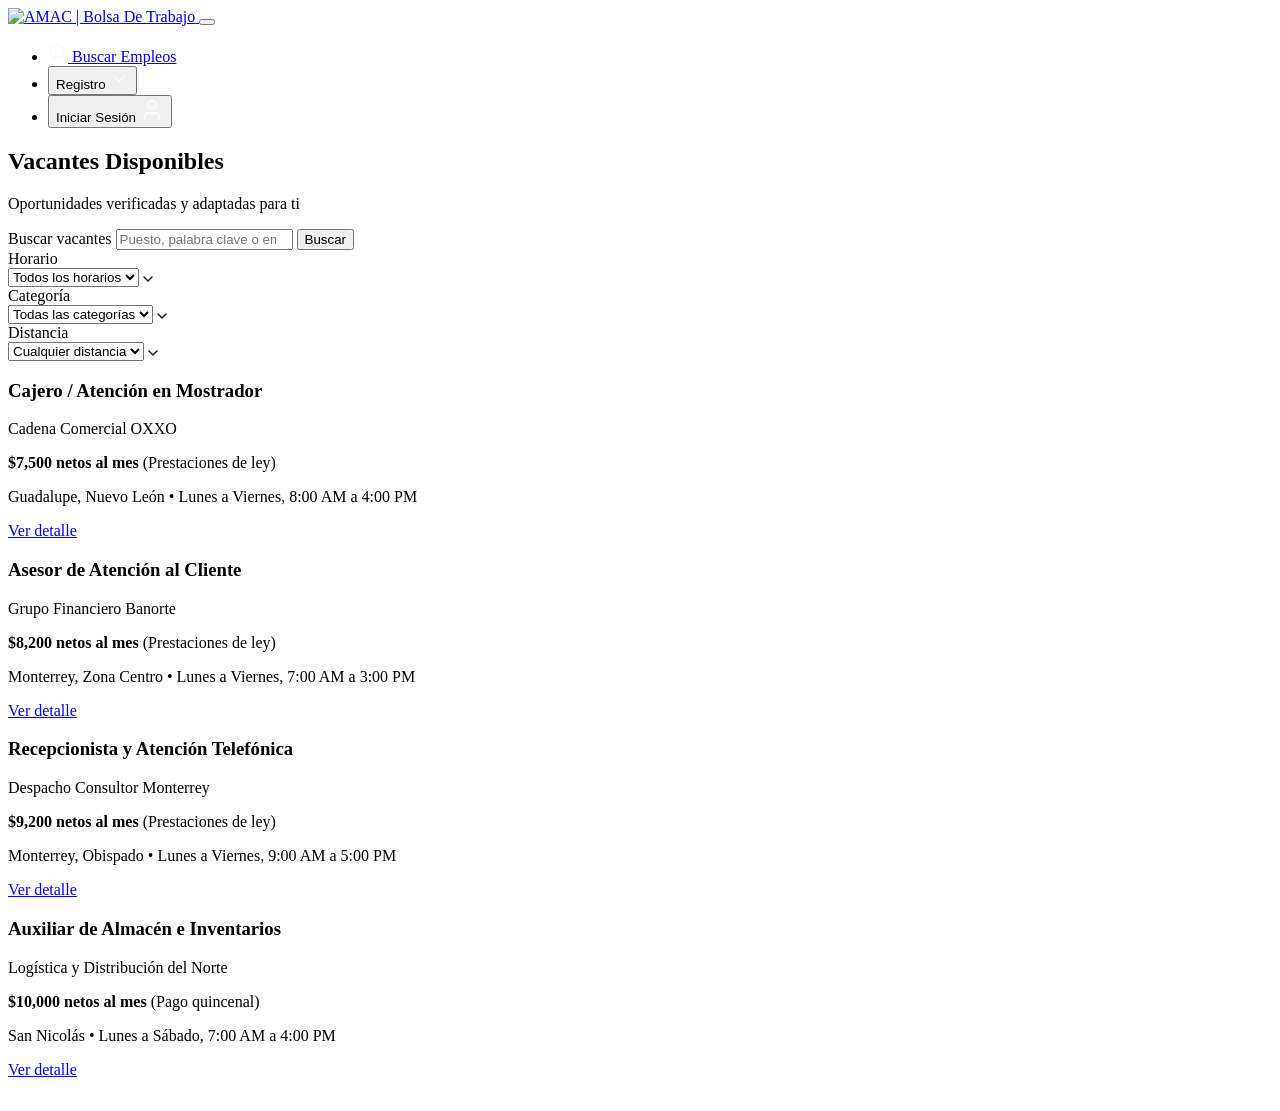
==== index.html @ 2122a430 "Conversión de Páginas de Figma a HTML: Se hizo la conversión de Figma a HTML vía plugins." ====
<!DOCTYPE html>
<html lang="es">
<head>
  <meta charset="UTF-8">
  <meta name="viewport" content="width=device-width, initial-scale=1.0">
  <title>AMAC | Bolsa De Trabajo – Vacantes Disponibles</title>
  <link rel="preconnect" href="https://fonts.googleapis.com">
  <link rel="preconnect" href="https://fonts.gstatic.com" crossorigin>
  <link href="https://fonts.googleapis.com/css2?family=Inter:wght@400;500;600;700;900&display=swap" rel="stylesheet">
</head>
<body>
  <header class="site-header">
    <div class="site-header__inner">
      <a class="site-header__brand" href="#">
        <img class="site-header__logo" src="assets/amac-logo.png" alt="AMAC | Bolsa De Trabajo" width="471" height="75">
      </a>

      <button class="site-header__toggle" type="button" aria-expanded="false" aria-controls="site-nav" aria-label="Abrir menú de navegación">
        <span class="site-header__toggle-bar"></span>
        <span class="site-header__toggle-bar"></span>
        <span class="site-header__toggle-bar"></span>
      </button>

      <nav class="site-nav" id="site-nav" aria-label="Navegación principal">
        <ul class="site-nav__list">
          <li class="site-nav__item">
            <a class="site-nav__link" href="#">
              <img class="site-nav__icon" alt="Ícono de búsqueda" width="20" height="20"
                   src="data:image/svg+xml,%3Csvg xmlns='http://www.w3.org/2000/svg' viewBox='0 0 24 24' fill='none' stroke='%23fafafa' stroke-width='2' stroke-linecap='round' stroke-linejoin='round'%3E%3Ccircle cx='11' cy='11' r='8'/%3E%3Cpath d='m21 21-4.3-4.3'/%3E%3C/svg%3E">
              Buscar Empleos
            </a>
          </li>
          <li class="site-nav__item">
            <button class="site-nav__link" type="button">
              Registro
              <img class="site-nav__icon" alt="Flecha desplegable" width="20" height="20"
                   src="data:image/svg+xml,%3Csvg xmlns='http://www.w3.org/2000/svg' viewBox='0 0 24 24' fill='none' stroke='%23fafafa' stroke-width='2' stroke-linecap='round' stroke-linejoin='round'%3E%3Cpath d='m6 9 6 6 6-6'/%3E%3C/svg%3E">
            </button>
          </li>
          <li class="site-nav__item">
            <button class="site-nav__link" type="button">
              Iniciar Sesión
              <img class="site-nav__icon site-nav__icon--user" alt="Ícono de usuario" width="24" height="24"
                   src="data:image/svg+xml,%3Csvg xmlns='http://www.w3.org/2000/svg' viewBox='0 0 24 24' fill='none' stroke='%23fafafa' stroke-width='2' stroke-linecap='round' stroke-linejoin='round'%3E%3Cpath d='M19 21v-2a4 4 0 0 0-4-4H9a4 4 0 0 0-4 4v2'/%3E%3Ccircle cx='12' cy='7' r='4'/%3E%3C/svg%3E">
            </button>
          </li>
        </ul>
      </nav>
    </div>
  </header>

  <main class="page">
    <section class="page-intro" aria-labelledby="page-title">
      <h1 class="page-intro__title" id="page-title">Vacantes Disponibles</h1>
      <p class="page-intro__subtitle">Oportunidades verificadas y adaptadas para ti</p>
    </section>

    <form class="search-panel" role="search" action="#" method="get">
      <div class="search-panel__row">
        <label class="search-panel__field">
          <span class="visually-hidden">Buscar vacantes</span>
          <input class="search-panel__input" type="search" name="q" placeholder="Puesto, palabra clave o empresa">
        </label>
        <button class="search-panel__submit" type="submit">Buscar</button>
      </div>

      <div class="search-panel__filters">
        <div class="filter">
          <label class="filter__label" for="filter-horario">Horario</label>
          <div class="filter__control">
            <select class="filter__select" id="filter-horario" name="horario">
              <option value="">Todos los horarios</option>
            </select>
            <img class="filter__icon" alt="Flecha del selector" width="10" height="6"
                 src="data:image/svg+xml,%3Csvg xmlns='http://www.w3.org/2000/svg' viewBox='0 0 10 6' fill='none' stroke='%231c2033' stroke-width='1.5' stroke-linecap='round' stroke-linejoin='round'%3E%3Cpath d='M1 1l4 4 4-4'/%3E%3C/svg%3E">
          </div>
        </div>

        <div class="filter">
          <label class="filter__label" for="filter-categoria">Categoría</label>
          <div class="filter__control">
            <select class="filter__select" id="filter-categoria" name="categoria">
              <option value="">Todas las categorías</option>
            </select>
            <img class="filter__icon" alt="Flecha del selector" width="10" height="6"
                 src="data:image/svg+xml,%3Csvg xmlns='http://www.w3.org/2000/svg' viewBox='0 0 10 6' fill='none' stroke='%231c2033' stroke-width='1.5' stroke-linecap='round' stroke-linejoin='round'%3E%3Cpath d='M1 1l4 4 4-4'/%3E%3C/svg%3E">
          </div>
        </div>

        <div class="filter">
          <label class="filter__label" for="filter-distancia">Distancia</label>
          <div class="filter__control">
            <select class="filter__select" id="filter-distancia" name="distancia">
              <option value="">Cualquier distancia</option>
            </select>
            <img class="filter__icon" alt="Flecha del selector" width="10" height="6"
                 src="data:image/svg+xml,%3Csvg xmlns='http://www.w3.org/2000/svg' viewBox='0 0 10 6' fill='none' stroke='%231c2033' stroke-width='1.5' stroke-linecap='round' stroke-linejoin='round'%3E%3Cpath d='M1 1l4 4 4-4'/%3E%3C/svg%3E">
          </div>
        </div>
      </div>
    </form>

    <section class="job-list" aria-label="Listado de vacantes">
      <article class="job-card">
        <div class="job-card__body">
          <h3 class="job-card__title">Cajero / Atención en Mostrador</h3>
          <p class="job-card__company">Cadena Comercial OXXO</p>
          <p class="job-card__salary"><span><strong class="job-card__salary-amount">$7,500 netos al mes</strong> (Prestaciones de ley)</span></p>
          <p class="job-card__meta">Guadalupe, Nuevo León • Lunes a Viernes, 8:00 AM a 4:00 PM</p>
        </div>
        <a class="job-card__action" href="#">Ver detalle</a>
      </article>

      <article class="job-card">
        <div class="job-card__body">
          <h3 class="job-card__title">Asesor de Atención al Cliente</h3>
          <p class="job-card__company">Grupo Financiero Banorte</p>
          <p class="job-card__salary"><span><strong class="job-card__salary-amount">$8,200 netos al mes</strong> (Prestaciones de ley)</span></p>
          <p class="job-card__meta">Monterrey, Zona Centro • Lunes a Viernes, 7:00 AM a 3:00 PM</p>
        </div>
        <a class="job-card__action" href="#">Ver detalle</a>
      </article>

      <article class="job-card job-card--offset">
        <div class="job-card__body">
          <h3 class="job-card__title">Recepcionista y Atención Telefónica</h3>
          <p class="job-card__company">Despacho Consultor Monterrey</p>
          <p class="job-card__salary"><span><strong class="job-card__salary-amount">$9,200 netos al mes</strong> (Prestaciones de ley)</span></p>
          <p class="job-card__meta">Monterrey, Obispado • Lunes a Viernes, 9:00 AM a 5:00 PM</p>
        </div>
        <a class="job-card__action" href="#">Ver detalle</a>
      </article>

      <article class="job-card">
        <div class="job-card__body">
          <h3 class="job-card__title">Auxiliar de Almacén e Inventarios</h3>
          <p class="job-card__company">Logística y Distribución del Norte</p>
          <p class="job-card__salary"><span><strong class="job-card__salary-amount">$10,000 netos al mes</strong> (Pago quincenal)</span></p>
          <p class="job-card__meta">San Nicolás • Lunes a Sábado, 7:00 AM a 4:00 PM</p>
        </div>
        <a class="job-card__action" href="#">Ver detalle</a>
      </article>
    </section>

    <a class="help-fab" href="tel:">
      <img class="help-fab__icon" alt="Ayuda / Llamar" width="20" height="20"
           src="data:image/svg+xml,%3Csvg xmlns='http://www.w3.org/2000/svg' viewBox='0 0 24 24' fill='none' stroke='%23ffffff' stroke-width='2' stroke-linecap='round' stroke-linejoin='round'%3E%3Cpath d='M22 16.92v3a2 2 0 0 1-2.18 2 19.79 19.79 0 0 1-8.63-3.07 19.5 19.5 0 0 1-6-6 19.79 19.79 0 0 1-3.07-8.67A2 2 0 0 1 4.11 2h3a2 2 0 0 1 2 1.72 12.84 12.84 0 0 0 .7 2.81 2 2 0 0 1-.45 2.11L8.09 9.91a16 16 0 0 0 6 6l1.27-1.27a2 2 0 0 1 2.11-.45 12.84 12.84 0 0 0 2.81.7A2 2 0 0 1 22 16.92z'/%3E%3C/svg%3E">
    </a>
  </main>

  <script>
    (function () {
      var toggle = document.querySelector('.site-header__toggle');
      var nav = document.getElementById('site-nav');
      var mq = window.matchMedia('(max-width: 1024px)');

      function setOpen(open) {
        toggle.setAttribute('aria-expanded', String(open));
        toggle.setAttribute('aria-label', open ? 'Cerrar menú de navegación' : 'Abrir menú de navegación');
        nav.classList.toggle('site-nav--open', open);
      }

      toggle.addEventListener('click', function () {
        setOpen(toggle.getAttribute('aria-expanded') !== 'true');
      });

      document.addEventListener('keydown', function (e) {
        if (e.key === 'Escape' && toggle.getAttribute('aria-expanded') === 'true') {
          setOpen(false);
          toggle.focus();
        }
      });

      mq.addEventListener('change', function (e) {
        if (!e.matches) setOpen(false);
      });
    })();
  </script>
</body>
</html>
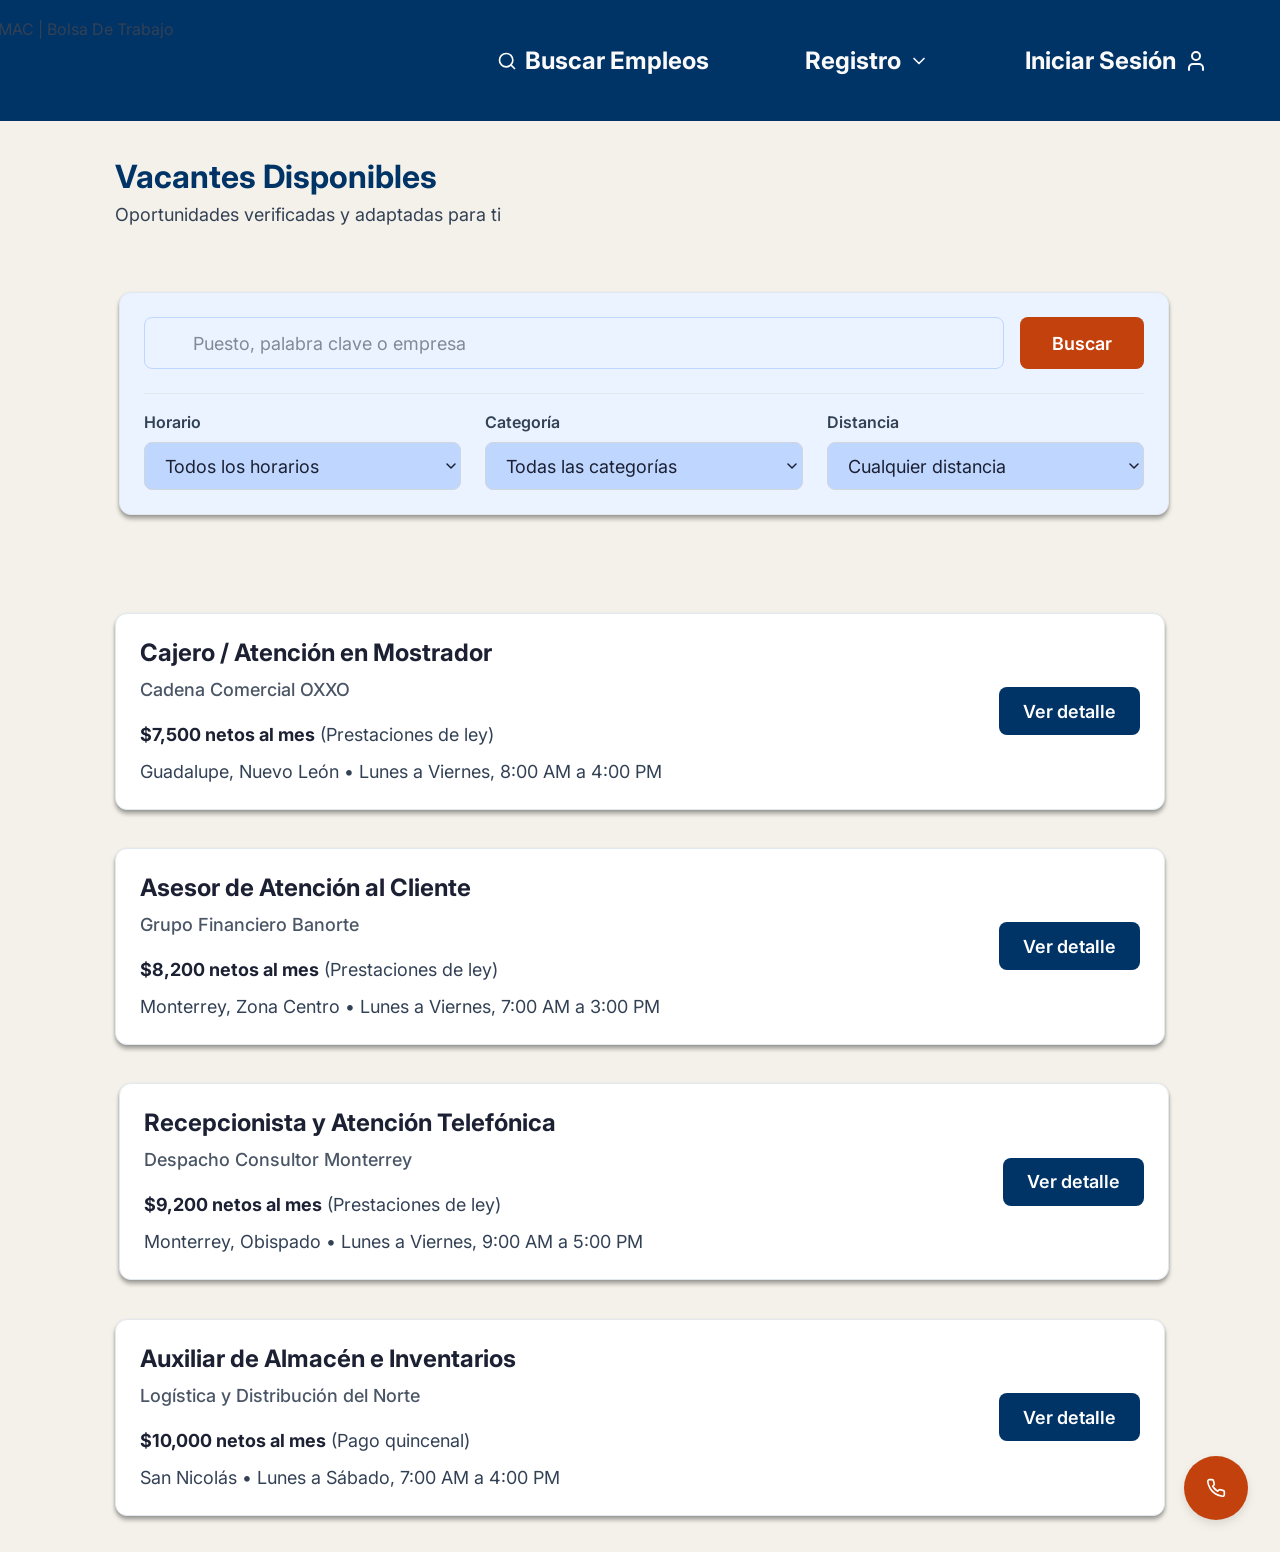
==== commit 05a30d8c: "Crea estructura css/ y migra design tokens a variables.css - Crea la carpeta css/ con la arquitectur" ====
--- a/index.html
+++ b/index.html
@@ -6,13 +6,20 @@
   <title>AMAC | Bolsa De Trabajo – Vacantes Disponibles</title>
   <link rel="preconnect" href="https://fonts.googleapis.com">
   <link rel="preconnect" href="https://fonts.gstatic.com" crossorigin>
-  <link href="https://fonts.googleapis.com/css2?family=Inter:wght@400;500;600;700;900&display=swap" rel="stylesheet">
+  <link rel="stylesheet" href="https://fonts.googleapis.com/css2?family=Inter:wght@400;500;600;700&amp;display=swap">
+
+  <!-- Hojas de estilo del proyecto -->
+  <link rel="stylesheet" href="css/variables.css">
+  <link rel="stylesheet" href="css/base.css">
+  <link rel="stylesheet" href="css/layout.css">
+  <link rel="stylesheet" href="css/componentes.css">
+  <link rel="stylesheet" href="css/styles.css">
 </head>
 <body>
   <header class="site-header">
     <div class="site-header__inner">
       <a class="site-header__brand" href="#">
-        <img class="site-header__logo" src="assets/amac-logo.png" alt="AMAC | Bolsa De Trabajo" width="471" height="75">
+        <img class="site-header__logo" src="img/amac-logo.png" alt="AMAC | Bolsa De Trabajo" width="471" height="75">
       </a>
 
       <button class="site-header__toggle" type="button" aria-expanded="false" aria-controls="site-nav" aria-label="Abrir menú de navegación">
--- a/css/variables.css
+++ b/css/variables.css
@@ -0,0 +1,206 @@
+/* ==========================================================================
+   AMAC | Bolsa de Trabajo - variables.css
+   Design tokens del prototipo de Figma, migrados desde styles.css.
+
+   Reglas de este archivo:
+   - Solo declara variables; no estiliza ningún elemento.
+
+   ========================================================================== */
+
+:root {
+  /* ------------------------------------------------------------------------
+     1. COLORES
+     ------------------------------------------------------------------------ */
+
+  /* Marca y acciones */
+  --color-primario: #003366;             /* header, títulos, botones de consulta. Blanco encima 12.6:1 */
+  --color-primario-oscuro: #002147;      /* hover / activo del primario */
+  --color-accion: #C2410C;               /* Buscar, Postularme, Llamar, Registrarme. Blanco encima 5.2:1 */
+  --color-accion-oscuro: #9A3412;        /* hover / activo de la acción */
+  --color-accion-suave: #FF6B52;         /* viñetas de requisitos. SOLO decorativo, nunca texto */
+  --color-exito: #166534;                /* Aceptar candidatura, "Entrevista". Blanco encima 7.1:1 */
+  --color-peligro: #991B1B;              /* Rechazar, "No seleccionado". Blanco encima 8.3:1 */
+
+  /* Fondos y superficies */
+  --color-fondo: #F4F1EA;                /* blanco hueso: fondo de todas las páginas */
+  --color-superficie: #FFFFFF;           /* tarjetas, formularios, tablas */
+  --color-superficie-alterna: #FAFAFA;   /* filas alternas de las tablas */
+  --color-panel: #EAF3FF;                /* panel del buscador y detalle de vacante */
+  --color-panel-info: #DCEBFF;           /* recuadro de ubicación / horario / salario */
+  --color-campo-select: #BFD7FF;         /* fondo de los <select> de filtros */
+  --color-subencabezado: #EAF0F6;        /* encabezado claro de la tabla de candidatos */
+  --color-aviso: #F8F9FA;                /* caja de aceptar términos */
+  --color-deshabilitado: #CED1D7;        /* botón deshabilitado (antes rgba(156,163,175,.5)) */
+
+  /* Texto */
+  --color-texto-titulo: #111827;         /* 14.7:1 sobre panel info */
+  --color-texto-fuerte: #1C2033;         /* títulos de tarjeta, labels, sueldo */
+  --color-texto: #334155;                /* texto normal. 9.2:1 sobre fondo hueso */
+  --color-texto-suave: #4A5565;          /* subtítulos y empresa. 6.7:1 sobre fondo hueso */
+  --color-texto-celda: #4B5563;          /* celdas de tabla. 7.2:1 sobre fila alterna */
+  --color-texto-inverso: #FAFAFA;        /* texto sobre azul marino o naranja */
+  --color-texto-placeholder: #6B7280;    /* CAMBIO vs Figma: #94A3B8 daba 2.6:1. Ahora 4.8:1 */
+
+  /* Bordes */
+  --color-borde: #E2E8F0;                /* bordes decorativos de tarjetas y filas */
+  --color-borde-campo: #64748B;          /* CAMBIO vs Figma: #CBD5E1 daba 1.5:1. Un campo
+                                            debe distinguirse con ≥ 3:1 (WCAG 1.4.11). Ahora 4.8:1 */
+  --color-borde-suave: #BFD7FF;          /* separadores dentro del panel azul */
+  --color-borde-oscuro: rgb(250 250 250 / 0.15); /* separadores del menú móvil */
+
+  /* Etiquetas de estatus (una sola paleta para candidato y empresa). */
+  --estatus-revision-texto: #9A3412;     /* "En revisión", "Abierta", etiqueta "Tiempo completo" */
+  --estatus-revision-fondo: #FFEDD5;
+  --estatus-exito-texto: #166534;        /* "Entrevista agendada", "Entrevistas" */
+  --estatus-exito-fondo: #DCFCE7;
+  --estatus-error-texto: #991B1B;        /* "No seleccionado", "Cerrada" */
+  --estatus-error-fondo: #FEE2E2;
+
+  /* Foco del teclado */
+  --color-foco: #C2410C;                 /* sobre fondos claros: 4.6:1 en panel, 3.6:1 en select */
+  --color-foco-sobre-oscuro: #FDBA74;    /* sobre el header azul marino: 7.5:1 */
+
+  /* ------------------------------------------------------------------------
+     2. TIPOGRAFÍA
+     ------------------------------------------------------------------------ */
+  --fuente-base: "Inter", system-ui, -apple-system, "Segoe UI", Roboto, sans-serif;
+
+  --texto-sm: 1rem;          /* 16 px · etiquetas de filtros (Figma), ayudas cortas, pie */
+  --texto-base: 1.125rem;    /* 18 px · párrafos, campos, botones, celdas */
+  --texto-md: 1.125rem;      /* 18 → 20 px · botones grandes (Postularme, Completar registro) */
+  --texto-lg: 1.125rem;      /* 18 → 22 px · nombre de empresa en el detalle */
+  --texto-xl: 1.25rem;       /* 20 → 24 px · títulos de tarjeta y menú principal */
+  --texto-2xl: 1.375rem;     /* 22 → 26 px · títulos de sección (h2) */
+  --texto-3xl: 1.625rem;     /* 26 → 32 px · h1 y cifras de las estadísticas */
+  --texto-4xl: 1.75rem;      /* 28 → 36 px · h1 del detalle de vacante */
+
+  --peso-regular: 400;
+  --peso-medio: 500;
+  --peso-seminegrita: 600;
+  --peso-negrita: 700;
+
+  /* Interlineados sin unidad: escalan con el tamaño del texto */
+  --interlineado-titulos: 1.25;
+  --interlineado-compacto: 1.35;   /* botones, etiquetas, celdas */
+  --interlineado-base: 1.5;        /* párrafos (WCAG 1.4.12 pide ≥ 1.5) */
+  --interlineado-amplio: 1.65;     /* textos largos del detalle */
+
+  /* ------------------------------------------------------------------------
+     3. ESPACIADOS
+     ------------------------------------------------------------------------ */
+  --espacio-1: 0.25rem;    /*  4 px */
+  --espacio-2: 0.5rem;     /*  8 px */
+  --espacio-3: 0.75rem;    /* 12 px */
+  --espacio-4: 1rem;       /* 16 px */
+  --espacio-5: 1.25rem;    /* 20 px */
+  --espacio-6: 1.5rem;     /* 24 px */
+  --espacio-7: 1.75rem;    /* 28 px */
+  --espacio-8: 2rem;       /* 32 px */
+  --espacio-10: 2.5rem;    /* 40 px */
+  --espacio-12: 3rem;      /* 48 px */
+  --espacio-16: 4rem;      /* 64 px */
+  --espacio-24: 6rem;      /* 96 px */
+
+  /* ------------------------------------------------------------------------
+     4. LAYOUT
+     ------------------------------------------------------------------------ */
+  --ancho-pagina: 90rem;          /* 1440 px */
+  --ancho-contenido: 75.625rem;   /* 1210 px */
+  --ancho-formulario: 37.5rem;    /* 600 px  */
+  --margen-pagina: 1rem;          /* margen lateral */
+
+  --alto-encabezado: 5rem;        /* 80 px */
+  --ancho-logo: 12.5rem;          /* 200 px */
+
+  /* ------------------------------------------------------------------------
+     5. ÁREAS TÁCTILES Y TAMAÑOS DE CONTROLES
+     ------------------------------------------------------------------------ */
+  --tactil-min: 2.75rem;          /* 44 px */
+  --alto-boton: 3rem;             /* 48 px */
+  --alto-campo: 3.25rem;          /* 52 px */
+  --alto-textarea: 9.625rem;      /* 154 px */
+  --tamano-casilla: 1.5rem;       /* 24 px */
+  --tamano-icono: 1.25rem;        /* 20 px */
+  --tamano-icono-lg: 1.5rem;      /* 24 px */
+  --tamano-fab: 4rem;             /* 64 px */
+  --separacion-tactil: 0.5rem;    /* espacio mínimo entre dos elementos tocables */
+
+  /* ------------------------------------------------------------------------
+     6. FORMA
+     ------------------------------------------------------------------------ */
+  --radio-sm: 0.25rem;            /*  4 px */
+  --radio-md: 0.5rem;             /*  8 px */
+  --radio-lg: 0.75rem;            /* 12 px */
+  --radio-pildora: 999px;         /* etiquetas de estatus */
+  --radio-circulo: 50%;           /* botón flotante */
+
+  --grosor-borde: 1px;            
+  --grosor-foco: 3px;
+  --separacion-foco: 2px;
+
+  /* ------------------------------------------------------------------------
+     7. SOMBRAS 
+     ------------------------------------------------------------------------ */
+  --sombra-tarjeta:
+    0 4px 2px rgb(0 0 0 / 0.25),
+    0 1px 1.5px rgb(0 0 0 / 0.1),
+    0 1px 1px rgb(0 0 0 / 0.1);
+  --sombra-estadistica: 0 1px 1.5px rgb(0 0 0 / 0.1);
+  --sombra-tabla:
+    0 4px 4px rgb(0 0 0 / 0.25),
+    0 1px 3px rgb(0 0 0 / 0.1),
+    0 1px 2px -1px rgb(0 0 0 / 0.1);
+  --sombra-fab: 0 4px 4px rgb(0 0 0 / 0.1), 0 2px 8px rgb(0 0 0 / 0.2);
+  --sombra-boton-primario: 0 4px 6px rgb(0 51 102 / 0.25);
+  --sombra-boton-accion: 0 4px 6px rgb(255 107 82 / 0.25);
+
+  /* ------------------------------------------------------------------------
+     8. MOVIMIENTO Y CAPAS
+     ------------------------------------------------------------------------ */
+  --transicion: 150ms ease-in-out;
+  --transicion-menu: 300ms ease;
+
+  --z-encabezado: 10;
+  --z-menu: 20;
+  --z-fab: 30;
+  --z-modal: 40;        
+}
+
+/* --------------------------------------------------------------------------
+   Tablet: 768 px en adelante
+   -------------------------------------------------------------------------- */
+@media (min-width: 48em) {
+  :root {
+    --texto-md: 1.25rem;       /* 20 px */
+    --texto-lg: 1.375rem;      /* 22 px */
+    --texto-xl: 1.5rem;        /* 24 px */
+    --texto-2xl: 1.625rem;     /* 26 px */
+    --texto-3xl: 2rem;         /* 32 px */
+    --texto-4xl: 2.25rem;      /* 36 px */
+
+    --margen-pagina: 1.5rem;   /* 24 px */
+    --alto-encabezado: 6rem;   /* 96 px */
+    --ancho-logo: 23.5625rem;  /* 377 px */
+  }
+}
+
+/* --------------------------------------------------------------------------
+   Escritorio: 1024 px en adelante
+   -------------------------------------------------------------------------- */
+@media (min-width: 64em) {
+  :root {
+    --margen-pagina: 2rem;              /* 32 px */
+    --alto-encabezado: 7.5625rem;       /* 121 px */
+    --ancho-logo: 29.4375rem;           /* 471 px */
+  }
+}
+
+/* --------------------------------------------------------------------------
+   Preferencias del sistema operativo
+   -------------------------------------------------------------------------- */
+@media (prefers-reduced-motion: reduce) {
+  :root {
+    --transicion: 0ms;
+    --transicion-menu: 0ms;
+  }
+}
--- a/css/base.css
+++ b/css/base.css
@@ -0,0 +1,5 @@
+/* ==========================================================================
+   AMAC | Bolsa de Trabajo · base.css
+   Reset, estilos de elementos HTML,
+   foco visible y clases utilitarias de accesibilidad.
+   ========================================================================== */
--- a/css/layout.css
+++ b/css/layout.css
@@ -0,0 +1,5 @@
+/* ==========================================================================
+   AMAC | Bolsa de Trabajo - layout.css
+   Estructura de la página: contenedor, encabezado y navegación, pie de
+   página, botón flotante de ayuda y grids.
+   ========================================================================== */
--- a/css/componentes.css
+++ b/css/componentes.css
@@ -0,0 +1,6 @@
+/* ==========================================================================
+   AMAC | Bolsa de Trabajo - componentes.css
+   Piezas reutilizables:
+   Botones, etiquetas de estatus, estadísticas, campos de formulario,
+   tarjetas de vacante, tablas, avisos.
+   ========================================================================== */
--- a/css/styles.css
+++ b/css/styles.css
@@ -0,0 +1,1976 @@
+/* ==========================================================================
+   AMAC | Bolsa De Trabajo — Global stylesheet
+   One file for every page. Structure:
+     1. Design tokens
+     2. Base / reset
+     3. Layout (page + page modifiers)
+     4. Site header & navigation
+     5. Shared components (buttons, tags, status badges, stats, help links, FAB)
+     6. Page components
+        6.1 Vacancy listing   (index.html)
+        6.2 Vacancy detail    (vacante.html)
+        6.3 Auth forms        (login.html, registro-candidato.html)
+        6.4 Applications      (mis-solicitudes.html)
+        6.5 Company panel     (empresa-vacantes.html)
+     7. Tablet  (max-width: 1024px)
+     8. Mobile  (max-width: 768px)
+     9. Reduced motion
+   ========================================================================== */
+
+/* ==========================================================================
+   1. Design tokens
+   ========================================================================== */
+:root {
+  /* ---- Brand colors ---- */
+  --color-primary: #003366;
+  --color-accent: #c2410c;
+  --color-accent-soft: #ff6b52;
+  --color-success: #166534;
+  --color-danger: #991b1b;
+
+  /* ---- Surfaces ---- */
+  --color-page-bg: #f4f1ea;
+  --color-white: #ffffff;
+  --color-on-primary: #fafafa;
+  --color-row-alt: #fafafa;
+  --color-panel-bg: #eaf3ff;
+  --color-info-bg: #dcebff;
+  --color-select-bg: #bfd7ff;
+  --color-subhead-bg: #eaf0f6;
+  --color-notice-bg: #f8f9fa;
+  --color-disabled-bg: rgba(156, 163, 175, 0.5);
+
+  /* ---- Text ---- */
+  --color-text-heading: #111827;
+  --color-text-strong: #1c2033;
+  --color-text-body: #334155;
+  --color-text-muted: #4a5565;
+  --color-text-cell: #4b5563;
+  --color-placeholder: #94a3b8;
+  --color-placeholder-strong: #6b7280;
+  --color-placeholder-search: rgba(28, 32, 51, 0.5);
+
+  /* ---- Borders ---- */
+  --color-border: #e2e8f0;
+  --color-border-input: #cbd5e1;
+  --color-border-select: #d1d5dc;
+  --color-border-soft: #bfd7ff;
+
+  /* ---- Status palettes ---- */
+  --tag-bg: #ffedd5;
+  --tag-fg: #9a3412;
+  /* Candidate view (Mis Solicitudes) */
+  --status-review-bg: #ffedd5;
+  --status-review-fg: #9a3412;
+  --status-interview-bg: #dcfce7;
+  --status-interview-fg: #166534;
+  --status-rejected-bg: #fee2e2;
+  --status-rejected-fg: #991b1b;
+  /* Company view (Panel de vacantes) */
+  --status-warning-bg: #fff0df;
+  --status-warning-fg: #9a3412;
+  --status-success-bg: #e8f3eb;
+  --status-success-fg: #166534;
+  --status-danger-bg: #fbeaea;
+  --status-danger-fg: #991b1b;
+
+  /* ---- Typography ---- */
+  --font-family: "Inter", system-ui, -apple-system, "Segoe UI", Roboto, sans-serif;
+
+  --fs-13: 13px;
+  --fs-16: 16px;
+  --fs-18: 18px;
+  --fs-20: 20px;
+  --fs-22: 22px;
+  --fs-24: 24px;
+  --fs-26: 26px;
+  --fs-32: 32px;
+  --fs-36: 36px;
+
+  --lh-18: 18px;
+  --lh-20: 20px;
+  --lh-21: 21px;
+  --lh-22: 22px;
+  --lh-24: 24px;
+  --lh-26: 26px;
+  --lh-27: 27px;
+  --lh-28: 28px;
+  --lh-30: 30px;
+  --lh-32: 32px;
+  --lh-34: 34px;
+  --lh-40: 40px;
+  --lh-44: 44px;
+
+  --fw-regular: 400;
+  --fw-medium: 500;
+  --fw-semibold: 600;
+  --fw-bold: 700;
+
+  /* ---- Spacing ---- */
+  --space-3: 3px;
+  --space-4: 4px;
+  --space-6: 6px;
+  --space-8: 8px;
+  --space-10: 10px;
+  --space-12: 12px;
+  --space-14: 14px;
+  --space-16: 16px;
+  --space-20: 20px;
+  --space-24: 24px;
+  --space-28: 28px;
+  --space-32: 32px;
+  --space-40: 40px;
+  --space-48: 48px;
+  --space-64: 64px;
+  --space-96: 96px;
+
+  /* ---- Layout ---- */
+  --page-max: 1440px;
+  --content-max: 1210px;
+  --auth-max: 600px;
+  --header-height: 121px;
+  --header-pad-right: 72px;
+  --nav-pad-inline: 24px;
+
+  /* ---- Shape ---- */
+  --radius-4: 4px;
+  --radius-8: 8px;
+  --radius-12: 12px;
+  --radius-fab: 32px;
+  --radius-pill: 99px;
+  --border-hairline: 0.8px;
+  --border-checkbox: 1.5px;
+
+  /* ---- Effects ---- */
+  --shadow-card:
+    drop-shadow(0 4px 2px rgba(0, 0, 0, 0.25))
+    drop-shadow(0 1px 1.5px rgba(0, 0, 0, 0.1))
+    drop-shadow(0 1px 1px rgba(0, 0, 0, 0.1));
+  --shadow-stat: drop-shadow(0 1px 1.5px rgba(0, 0, 0, 0.1));
+  --shadow-table:
+    0 4px 4px 0 rgba(0, 0, 0, 0.25),
+    0 1px 3px 0 rgba(0, 0, 0, 0.1),
+    0 1px 2px -1px rgba(0, 0, 0, 0.1);
+  --shadow-fab: drop-shadow(0 4px 4px rgba(0, 0, 0, 0.1));
+  --shadow-cta-primary: drop-shadow(0 4px 6px rgba(0, 51, 102, 0.25));
+  --shadow-cta-accent: drop-shadow(0 4px 6px rgba(255, 107, 82, 0.25));
+
+  /* ---- Motion ---- */
+  --transition-menu: 300ms ease;
+}
+
+/* ==========================================================================
+   2. Base / reset
+   ========================================================================== */
+*,
+*::before,
+*::after {
+  box-sizing: border-box;
+}
+
+html {
+  -webkit-text-size-adjust: 100%;
+}
+
+body {
+  margin: 0;
+  min-height: 100vh;
+  font-family: var(--font-family);
+  color: var(--color-text-body);
+  background-color: var(--color-page-bg);
+  -webkit-font-smoothing: antialiased;
+  -moz-osx-font-smoothing: grayscale;
+}
+
+img {
+  display: block;
+  max-width: 100%;
+}
+
+h1,
+h2,
+h3,
+h4,
+p,
+ul,
+ol,
+dl,
+dd,
+figure {
+  margin: 0;
+  padding: 0;
+}
+
+ul,
+ol {
+  list-style: none;
+}
+
+a {
+  color: inherit;
+  text-decoration: none;
+}
+
+button,
+input,
+select,
+textarea {
+  font: inherit;
+  color: inherit;
+}
+
+button {
+  background: none;
+  border: 0;
+  padding: 0;
+  cursor: pointer;
+}
+
+:focus-visible {
+  outline: 2px solid var(--color-accent);
+  outline-offset: 2px;
+}
+
+.visually-hidden {
+  position: absolute;
+  width: 1px;
+  height: 1px;
+  margin: -1px;
+  padding: 0;
+  overflow: hidden;
+  clip: rect(0 0 0 0);
+  white-space: nowrap;
+  border: 0;
+}
+
+/* ==========================================================================
+   3. Layout
+   Each page sets its own spacing through a modifier on <main class="page">.
+   ========================================================================== */
+.page {
+  --page-pt: 36px;
+  --page-px: 115px;
+  --page-pb: 36px;
+  --fab-right: 32px;
+  --fab-bottom: 32px;
+
+  position: relative;
+  max-width: var(--page-max);
+  min-height: calc(100vh - var(--header-height));
+  margin: 0 auto;
+  padding: var(--page-pt) var(--page-px) var(--page-pb);
+}
+
+.page__content {
+  max-width: var(--content-max);
+  margin: 0 auto;
+}
+
+/* index.html */
+.page--listing {
+  --page-pt: 61px;
+  --page-px: 32px;
+  --page-pb: 125.4px;
+  --fab-right: 32px;
+  --fab-bottom: 32px;
+}
+
+/* vacante.html */
+.page--detail {
+  --page-pt: 62px;
+  --page-px: 115px;
+  --page-pb: 89px;
+}
+
+/* login.html */
+.page--login {
+  --page-pt: 60px;
+  --page-px: 24px;
+  --page-pb: 120px;
+  --fab-right: 20px;
+  --fab-bottom: 25px;
+}
+
+/* registro-candidato.html */
+.page--register {
+  --page-pt: 36px;
+  --page-px: 24px;
+  --page-pb: 26px;
+  --fab-right: 12px;
+  --fab-bottom: 16px;
+}
+
+/* mis-solicitudes.html */
+.page--applications {
+  --page-pt: 36px;
+  --page-px: 115px;
+  --page-pb: 138px;
+  --fab-right: 19px;
+  --fab-bottom: 17px;
+}
+
+/* empresa-vacantes.html */
+.page--company {
+  --page-pt: 36px;
+  --page-px: 115px;
+  --page-pb: 36px;
+}
+
+/* Page intro (title + subtitle) */
+.page-intro {
+  display: flex;
+  flex-direction: column;
+  gap: var(--space-4);
+}
+
+.page-intro__title {
+  font-size: var(--fs-32);
+  font-weight: var(--fw-bold);
+  line-height: var(--lh-40);
+  color: var(--color-primary);
+}
+
+.page-intro__subtitle {
+  font-size: var(--fs-18);
+  font-weight: var(--fw-regular);
+  line-height: var(--lh-27);
+  color: var(--color-text-body);
+}
+
+.page-intro--listing {
+  gap: 0;
+  margin-left: 4px;
+}
+
+.page-intro--listing .page-intro__title {
+  min-height: 37px;
+  line-height: var(--lh-28);
+}
+
+/* ==========================================================================
+   4. Site header & navigation
+   ========================================================================== */
+.site-header {
+  position: relative;
+  z-index: 10;
+  background-color: var(--color-primary);
+}
+
+.site-header__inner {
+  position: relative;
+  display: flex;
+  align-items: center;
+  justify-content: space-between;
+  max-width: var(--page-max);
+  height: var(--header-height);
+  margin: 0 auto;
+  padding-right: var(--header-pad-right);
+  overflow: hidden;
+}
+
+.site-header__brand {
+  flex-shrink: 0;
+  display: block;
+  margin-left: -29px;
+  margin-top: -8px; /* logo box: top 19px, height 75px inside the 121px header */
+}
+
+.site-header__logo {
+  width: 471px;
+  height: 75px;
+  object-fit: cover;
+}
+
+.site-header__toggle {
+  display: none;
+  flex-direction: column;
+  justify-content: center;
+  align-items: center;
+  gap: 6px;
+  width: 48px;
+  height: 48px;
+  border-radius: var(--radius-8);
+}
+
+.site-header__toggle-bar {
+  display: block;
+  width: 28px;
+  height: 3px;
+  border-radius: 2px;
+  background-color: var(--color-on-primary);
+  transition: transform var(--transition-menu), opacity var(--transition-menu);
+}
+
+.site-header__toggle[aria-expanded="true"] .site-header__toggle-bar:nth-child(1) {
+  transform: translateY(9px) rotate(45deg);
+}
+
+.site-header__toggle[aria-expanded="true"] .site-header__toggle-bar:nth-child(2) {
+  opacity: 0;
+}
+
+.site-header__toggle[aria-expanded="true"] .site-header__toggle-bar:nth-child(3) {
+  transform: translateY(-9px) rotate(-45deg);
+}
+
+.site-nav__list {
+  display: flex;
+  align-items: center;
+  gap: var(--space-96);
+}
+
+.site-nav__link {
+  display: flex;
+  align-items: center;
+  gap: var(--space-8);
+  font-size: var(--fs-24);
+  font-weight: var(--fw-bold);
+  line-height: var(--lh-28);
+  color: var(--color-on-primary);
+  white-space: nowrap;
+  text-align: left;
+}
+
+.site-nav__icon {
+  flex-shrink: 0;
+  width: 20px;
+  height: 20px;
+}
+
+.site-nav__icon--user {
+  width: 24px;
+  height: 24px;
+}
+
+/* ==========================================================================
+   5. Shared components
+   ========================================================================== */
+
+/* ---- Button (small, used in tables) ---- */
+.btn {
+  display: inline-flex;
+  align-items: center;
+  justify-content: center;
+  padding: var(--space-10) var(--space-20);
+  font-size: var(--fs-18);
+  font-weight: var(--fw-semibold);
+  line-height: var(--lh-22);
+  color: var(--color-white);
+  white-space: nowrap;
+  background-color: var(--color-primary);
+  border-radius: var(--radius-8);
+}
+
+.btn--disabled {
+  color: var(--color-text-cell);
+  background-color: var(--color-disabled-bg);
+  cursor: not-allowed;
+}
+
+/* ---- Tag ---- */
+.tag {
+  display: inline-flex;
+  padding: var(--space-3) var(--space-10);
+  font-size: var(--fs-18);
+  font-weight: var(--fw-medium);
+  line-height: var(--lh-18);
+  color: var(--tag-fg);
+  white-space: nowrap;
+  background-color: var(--tag-bg);
+  border-radius: var(--radius-pill);
+}
+
+/* ---- Status badge ---- */
+.status {
+  display: flex;
+  padding: var(--space-6) var(--space-14);
+  font-size: var(--fs-18);
+  font-weight: var(--fw-semibold);
+  line-height: var(--lh-20);
+  white-space: nowrap;
+  border-radius: var(--radius-pill);
+}
+
+.status--review    { color: var(--status-review-fg);    background-color: var(--status-review-bg); }
+.status--interview { color: var(--status-interview-fg); background-color: var(--status-interview-bg); }
+.status--rejected  { color: var(--status-rejected-fg);  background-color: var(--status-rejected-bg); }
+.status--warning   { color: var(--status-warning-fg);   background-color: var(--status-warning-bg); }
+.status--success   { color: var(--status-success-fg);   background-color: var(--status-success-bg); }
+.status--danger    { color: var(--status-danger-fg);    background-color: var(--status-danger-bg); }
+
+/* ---- Stats ---- */
+.stats {
+  display: flex;
+  flex-wrap: wrap;
+  gap: var(--space-20);
+  margin-top: 7px;
+}
+
+.stat {
+  display: flex;
+  flex-direction: column;
+  gap: var(--space-4);
+  width: 210px;
+  padding: calc(var(--space-20) - var(--border-hairline)); /* Figma inside stroke */
+  background-color: var(--color-white);
+  border: var(--border-hairline) solid var(--color-border);
+  border-radius: var(--radius-12);
+  filter: var(--shadow-stat);
+}
+
+.stat--medium {
+  width: 228px;
+}
+
+.stat--wide {
+  width: 256px;
+}
+
+.stat__value {
+  font-size: var(--fs-32);
+  font-weight: var(--fw-bold);
+  line-height: var(--lh-40);
+  color: var(--color-primary);
+}
+
+.stat__value--accent  { color: var(--color-accent); }
+.stat__value--success { color: var(--color-success); }
+.stat__value--danger  { color: var(--color-danger); }
+
+.stat__label {
+  font-size: var(--fs-18);
+  font-weight: var(--fw-regular);
+  line-height: var(--lh-22);
+  color: var(--color-text-muted);
+  white-space: nowrap;
+}
+
+/* ---- Help link ("¿Necesitas ayuda? Contáctanos") ---- */
+.help-link {
+  display: flex;
+  align-items: center;
+  justify-content: center;
+  flex-wrap: wrap;
+  gap: var(--space-8);
+  width: 100%;
+  padding: var(--space-16);
+  font-size: var(--fs-18);
+  line-height: var(--lh-24);
+}
+
+.help-link__icon {
+  flex-shrink: 0;
+  width: 18px;
+  height: 18px;
+}
+
+.help-link__text {
+  font-weight: var(--fw-medium);
+  color: var(--color-text-muted);
+}
+
+.help-link__action {
+  font-weight: var(--fw-bold);
+  color: var(--color-primary);
+}
+
+/* ---- Floating help button ---- */
+.help-fab {
+  position: absolute;
+  right: var(--fab-right);
+  bottom: var(--fab-bottom);
+  display: flex;
+  align-items: center;
+  justify-content: center;
+  width: 64px;
+  height: 64px;
+  background-color: var(--color-accent);
+  border-radius: var(--radius-fab);
+  filter: var(--shadow-fab);
+}
+
+.help-fab__icon {
+  width: 20px;
+  height: 20px;
+}
+
+/* ==========================================================================
+   6.1 Vacancy listing (index.html)
+   ========================================================================== */
+
+/* ---- Search panel ---- */
+.search-panel {
+  display: flex;
+  flex-direction: column;
+  gap: var(--space-24);
+  margin: var(--space-64) -4px 0 4px;
+  padding: var(--space-24);
+  background-color: var(--color-panel-bg);
+  border: var(--border-hairline) solid var(--color-border);
+  border-radius: var(--radius-12);
+  filter: var(--shadow-card);
+}
+
+.search-panel__row {
+  display: flex;
+  align-items: flex-start;
+  gap: var(--space-16);
+}
+
+.search-panel__field {
+  position: relative;
+  flex: 1 1 0;
+  min-width: 0;
+}
+
+.search-panel__input {
+  display: block;
+  width: 100%;
+  height: 52px;
+  padding: 0 var(--space-16) 0 var(--space-48);
+  font-size: var(--fs-18);
+  font-weight: var(--fw-regular);
+  line-height: normal;
+  color: var(--color-text-strong);
+  background-color: transparent;
+  border: var(--border-hairline) solid var(--color-border-soft);
+  border-radius: var(--radius-8);
+  appearance: none;
+}
+
+.search-panel__input::placeholder {
+  color: var(--color-placeholder-search);
+  opacity: 1;
+}
+
+.search-panel__submit {
+  flex-shrink: 0;
+  display: flex;
+  align-items: center;
+  justify-content: center;
+  height: 52px;
+  padding: 0 var(--space-32);
+  font-size: var(--fs-18);
+  font-weight: var(--fw-semibold);
+  line-height: var(--lh-27);
+  color: var(--color-white);
+  text-align: center;
+  white-space: nowrap;
+  background-color: var(--color-accent);
+  border-radius: var(--radius-8);
+}
+
+.search-panel__filters {
+  display: grid;
+  grid-template-columns: repeat(3, minmax(0, 1fr));
+  gap: var(--space-24);
+  padding-top: var(--space-16);
+  border-top: var(--border-hairline) solid var(--color-border);
+}
+
+/* ---- Filter (label + select) ---- */
+.filter {
+  display: flex;
+  flex-direction: column;
+  gap: var(--space-8);
+}
+
+.filter__label {
+  font-size: var(--fs-16);
+  font-weight: var(--fw-semibold);
+  line-height: var(--lh-24);
+  color: var(--color-text-body);
+}
+
+.filter__control {
+  position: relative;
+}
+
+.filter__select {
+  display: block;
+  width: 100%;
+  height: 48px;
+  padding: 0 var(--space-32) 0 var(--space-20);
+  font-size: var(--fs-18);
+  font-weight: var(--fw-regular);
+  line-height: normal;
+  color: var(--color-text-strong);
+  background-color: var(--color-select-bg);
+  border: var(--border-hairline) solid var(--color-border-select);
+  border-radius: var(--radius-8);
+  appearance: none;
+  -webkit-appearance: none;
+  cursor: pointer;
+}
+
+.filter__icon {
+  position: absolute;
+  top: 50%;
+  right: 5.4px;
+  width: 10px;
+  height: 6px;
+  transform: translateY(-50%);
+  pointer-events: none;
+}
+
+/* ---- Job list & cards ---- */
+.job-list {
+  display: flex;
+  flex-direction: column;
+  gap: 38.4px;
+  margin-top: 97.6px;
+}
+
+.job-card {
+  display: flex;
+  align-items: center;
+  justify-content: space-between;
+  gap: var(--space-24);
+  padding: var(--space-24);
+  background-color: var(--color-white);
+  border: var(--border-hairline) solid var(--color-border);
+  border-radius: var(--radius-12);
+  filter: var(--shadow-card);
+}
+
+.job-card--offset {
+  margin-left: 4px;
+  margin-right: -4px;
+}
+
+.job-card__body {
+  display: flex;
+  flex-direction: column;
+  gap: var(--space-8);
+  min-width: 0;
+}
+
+.job-card__title {
+  font-size: var(--fs-24);
+  font-weight: var(--fw-bold);
+  line-height: var(--lh-30);
+  color: var(--color-text-strong);
+}
+
+.job-card__company {
+  font-size: var(--fs-18);
+  font-weight: var(--fw-medium);
+  line-height: var(--lh-27);
+  color: var(--color-text-muted);
+}
+
+.job-card__salary {
+  display: flex;
+  align-items: center;
+  min-height: 39px;
+  padding-top: var(--space-8);
+  font-size: var(--fs-18);
+  font-weight: var(--fw-regular);
+  line-height: var(--lh-27);
+  color: var(--color-text-body);
+}
+
+.job-card__salary-amount {
+  font-weight: var(--fw-bold);
+  color: var(--color-text-strong);
+}
+
+.job-card__meta {
+  font-size: var(--fs-18);
+  font-weight: var(--fw-regular);
+  line-height: var(--lh-27);
+  color: var(--color-text-body);
+}
+
+.job-card__title,
+.job-card__company,
+.job-card__salary,
+.job-card__meta {
+  white-space: nowrap;
+}
+
+.job-card__action {
+  flex-shrink: 0;
+  display: flex;
+  align-items: center;
+  min-height: 48px;
+  padding: 0 var(--space-24);
+  font-size: var(--fs-18);
+  font-weight: var(--fw-semibold);
+  line-height: var(--lh-27);
+  color: var(--color-white);
+  text-align: center;
+  white-space: nowrap;
+  background-color: var(--color-primary);
+  border-radius: var(--radius-8);
+}
+
+/* ==========================================================================
+   6.2 Vacancy detail (vacante.html)
+   ========================================================================== */
+.back-link {
+  display: inline-flex;
+  align-items: center;
+  gap: var(--space-8);
+  padding: var(--space-12) var(--space-16);
+  font-size: var(--fs-18);
+  font-weight: var(--fw-medium);
+  line-height: var(--lh-27);
+  color: var(--color-primary);
+  white-space: nowrap;
+  background-color: transparent;
+  border: 1px solid var(--color-primary);
+  border-radius: var(--radius-8);
+}
+
+.back-link__icon {
+  flex-shrink: 0;
+  width: 20px;
+  height: 20px;
+}
+
+.job-detail {
+  --detail-pad: var(--space-40);
+  --detail-gap: var(--space-32);
+
+  display: flex;
+  flex-direction: column;
+  gap: var(--detail-gap);
+  margin-top: 19px;
+  padding: var(--detail-pad);
+  background-color: var(--color-panel-bg);
+  border: var(--border-hairline) solid var(--color-border-soft);
+  border-radius: var(--radius-12);
+  filter: var(--shadow-card);
+}
+
+.job-detail__header {
+  display: flex;
+  flex-direction: column;
+  gap: var(--space-8);
+}
+
+.job-detail__title {
+  font-size: var(--fs-36);
+  font-weight: var(--fw-bold);
+  line-height: var(--lh-44);
+  color: var(--color-text-heading);
+}
+
+.job-detail__company {
+  font-size: var(--fs-22);
+  font-weight: var(--fw-medium);
+  line-height: var(--lh-32);
+  color: var(--color-text-heading);
+}
+
+.job-detail__info {
+  margin: 0;
+  overflow: hidden;
+  background-color: var(--color-info-bg);
+  border: var(--border-hairline) solid var(--color-border-soft);
+  border-radius: var(--radius-8);
+}
+
+.job-detail__info-row {
+  margin: 0;
+  padding: var(--space-16) var(--space-24);
+  font-size: var(--fs-18);
+  font-weight: var(--fw-regular);
+  line-height: var(--lh-27);
+  color: var(--color-text-heading);
+}
+
+.job-detail__info-row + .job-detail__info-row {
+  border-top: var(--border-hairline) solid var(--color-border-soft);
+}
+
+.job-detail__info-label {
+  font-weight: var(--fw-bold);
+}
+
+.job-detail__info-value {
+  display: inline;
+  margin: 0;
+}
+
+.job-detail__divider {
+  width: 100%;
+  height: 1px;
+  margin: 0;
+  background-color: var(--color-border-soft);
+  border: 0;
+}
+
+.job-detail__section {
+  display: flex;
+  flex-direction: column;
+  gap: var(--space-16);
+}
+
+.job-detail__section-title {
+  font-size: var(--fs-26);
+  font-weight: var(--fw-bold);
+  line-height: var(--lh-34);
+  color: var(--color-text-heading);
+}
+
+.job-detail__text {
+  font-size: var(--fs-18);
+  font-weight: var(--fw-regular);
+  line-height: var(--lh-30);
+  color: var(--color-text-heading);
+}
+
+.job-detail__cta-row {
+  display: flex;
+  justify-content: center;
+}
+
+.job-detail__cta {
+  display: flex;
+  align-items: center;
+  justify-content: center;
+  padding: var(--space-16) var(--space-48);
+  font-size: var(--fs-20);
+  font-weight: var(--fw-bold);
+  line-height: var(--lh-28);
+  color: var(--color-white);
+  text-align: center;
+  white-space: nowrap;
+  background-color: var(--color-accent);
+  border-radius: var(--radius-8);
+  filter: var(--shadow-cta-accent);
+}
+
+/* Bulleted requirements list */
+.requirements {
+  display: flex;
+  flex-direction: column;
+  gap: var(--space-12);
+  padding-left: var(--space-24);
+}
+
+.requirements__item {
+  display: flex;
+  align-items: flex-start;
+  gap: var(--space-12);
+  font-size: var(--fs-18);
+  font-weight: var(--fw-regular);
+  line-height: var(--lh-28);
+  color: var(--color-text-heading);
+}
+
+.requirements__item::before {
+  content: "";
+  flex-shrink: 0;
+  width: 8px;
+  height: 8px;
+  border-radius: 50%;
+  background-color: var(--color-accent-soft);
+}
+
+/* ==========================================================================
+   6.3 Auth forms (login.html, registro-candidato.html)
+   ========================================================================== */
+.auth {
+  display: flex;
+  flex-direction: column;
+  align-items: center;
+  max-width: var(--auth-max);
+  margin: 0 auto;
+}
+
+.auth-card {
+  --auth-pad: var(--space-48);
+  --auth-gap: var(--space-32);
+  --field-placeholder: var(--color-placeholder);
+  --cta-shadow: var(--shadow-cta-primary);
+
+  display: flex;
+  flex-direction: column;
+  gap: var(--auth-gap);
+  width: 100%;
+  padding: var(--auth-pad);
+  background-color: var(--color-white);
+  border: var(--border-hairline) solid var(--color-border);
+  border-radius: var(--radius-12);
+  filter: var(--shadow-card);
+}
+
+.auth-card--register {
+  --auth-pad: calc(var(--space-48) - var(--border-hairline)); /* Figma inside stroke */
+  --auth-gap: var(--space-28);
+  --field-placeholder: var(--color-placeholder-strong);
+  --cta-shadow: var(--shadow-cta-accent);
+}
+
+.auth-card__header {
+  display: flex;
+  flex-direction: column;
+  gap: var(--space-12);
+  text-align: center;
+}
+
+.auth-card__title {
+  font-size: var(--fs-32);
+  font-weight: var(--fw-bold);
+  line-height: var(--lh-40);
+  color: var(--color-primary);
+}
+
+.auth-card__subtitle {
+  font-size: var(--fs-18);
+  font-weight: var(--fw-regular);
+  line-height: var(--lh-27);
+  color: var(--color-text-muted);
+}
+
+.auth-card__fields {
+  display: flex;
+  flex-direction: column;
+  gap: var(--space-20);
+}
+
+.auth-card__submit {
+  display: flex;
+  align-items: center;
+  justify-content: center;
+  width: 100%;
+  padding: var(--space-16) var(--space-48);
+  font-size: var(--fs-20);
+  font-weight: var(--fw-bold);
+  line-height: var(--lh-28);
+  color: var(--color-white);
+  text-align: center;
+  white-space: nowrap;
+  background-color: var(--color-accent);
+  border-radius: var(--radius-8);
+  filter: var(--cta-shadow);
+}
+
+/* "¿Aún no tienes cuenta? Regístrate aquí" / "¿Ya tienes cuenta? Inicia sesión aquí" */
+.auth-card__switch {
+  display: flex;
+  align-items: center;
+  justify-content: center;
+  flex-wrap: wrap;
+  gap: var(--space-6);
+  font-size: var(--fs-18);
+  line-height: var(--lh-24);
+  text-align: center;
+}
+
+.auth-card__switch-text {
+  font-weight: var(--fw-regular);
+  color: var(--color-text-muted);
+}
+
+.auth-card__switch-link {
+  font-weight: var(--fw-bold);
+  color: var(--color-accent);
+}
+
+/* ---- Form field ---- */
+.field {
+  display: flex;
+  flex-direction: column;
+  gap: var(--space-8);
+}
+
+.field__label-row {
+  display: flex;
+  align-items: center;
+  justify-content: space-between;
+  gap: var(--space-8);
+}
+
+.field__label {
+  font-size: var(--fs-18);
+  font-weight: var(--fw-semibold);
+  line-height: var(--lh-24);
+  color: var(--color-text-strong);
+  white-space: nowrap;
+}
+
+.field__forgot {
+  font-size: var(--fs-18);
+  font-weight: var(--fw-medium);
+  line-height: var(--lh-21);
+  color: var(--color-accent);
+  white-space: nowrap;
+}
+
+.field__hint {
+  font-size: var(--fs-18);
+  font-weight: var(--fw-regular);
+  line-height: var(--lh-20);
+  color: var(--color-placeholder-strong);
+  white-space: nowrap;
+}
+
+.field__note {
+  font-size: var(--fs-13);
+  font-weight: var(--fw-regular);
+  line-height: var(--lh-20);
+  color: var(--color-text-cell);
+}
+
+.field__control {
+  position: relative;
+  display: flex;
+  align-items: center;
+  gap: var(--space-8);
+  height: 52px;
+  padding: 0 var(--space-16);
+  background-color: var(--color-white);
+  border: 1px solid var(--color-border-input);
+  border-radius: var(--radius-8);
+}
+
+.field__control:focus-within {
+  outline: 2px solid var(--color-accent);
+  outline-offset: 2px;
+}
+
+.field__icon {
+  flex-shrink: 0;
+  width: 20px;
+  height: 20px;
+}
+
+.field__input {
+  flex: 1 1 auto;
+  min-width: 0;
+  height: 100%;
+  padding: 0;
+  font-size: var(--fs-18);
+  font-weight: var(--fw-regular);
+  line-height: var(--lh-24);
+  color: var(--color-text-strong);
+  background: transparent;
+  border: 0;
+  outline: none;
+  appearance: none;
+}
+
+.field__input::placeholder,
+.field__textarea::placeholder {
+  color: var(--field-placeholder, var(--color-placeholder));
+  opacity: 1;
+}
+
+.field__input[type="number"] {
+  -moz-appearance: textfield;
+}
+
+.field__input[type="number"]::-webkit-outer-spin-button,
+.field__input[type="number"]::-webkit-inner-spin-button {
+  margin: 0;
+  -webkit-appearance: none;
+}
+
+.field__input--password {
+  padding-right: var(--space-24);
+}
+
+.field__textarea {
+  display: block;
+  width: 100%;
+  height: 154px;
+  min-height: 154px;
+  padding: var(--space-14) var(--space-16);
+  font-size: var(--fs-18);
+  font-weight: var(--fw-regular);
+  line-height: var(--lh-26);
+  color: var(--color-text-strong);
+  background-color: var(--color-white);
+  border: 1px solid var(--color-border-input);
+  border-radius: var(--radius-8);
+  resize: vertical;
+  appearance: none;
+}
+
+/* Show / hide password */
+.field__toggle {
+  position: absolute;
+  top: 50%;
+  right: 15px;
+  display: flex;
+  align-items: center;
+  justify-content: center;
+  width: 20px;
+  height: 20px;
+  transform: translateY(-50%);
+}
+
+.field__toggle-icon {
+  width: 20px;
+  height: 20px;
+}
+
+.field__toggle-icon--hide {
+  display: none;
+}
+
+.field__toggle[aria-pressed="true"] .field__toggle-icon--show {
+  display: none;
+}
+
+.field__toggle[aria-pressed="true"] .field__toggle-icon--hide {
+  display: block;
+}
+
+/* ---- Privacy notice with checkbox ---- */
+.notice {
+  display: flex;
+  align-items: flex-start;
+  gap: var(--space-10);
+  padding: calc(var(--space-16) - var(--border-hairline)); /* Figma inside stroke */
+  background-color: var(--color-notice-bg);
+  border: var(--border-hairline) solid var(--color-border);
+  border-radius: var(--radius-8);
+  cursor: pointer;
+}
+
+.notice__checkbox {
+  flex-shrink: 0;
+  display: grid;
+  place-content: center;
+  width: 18px;
+  height: 18px;
+  margin: 0;
+  background-color: var(--color-white);
+  border: var(--border-checkbox) solid var(--color-border-input);
+  border-radius: var(--radius-4);
+  appearance: none;
+  -webkit-appearance: none;
+  cursor: pointer;
+}
+
+.notice__checkbox::before {
+  content: "";
+  width: 10px;
+  height: 8px;
+  background-color: var(--color-white);
+  clip-path: polygon(14% 44%, 0 59%, 39% 100%, 100% 21%, 86% 6%, 39% 70%);
+  transform: scale(0);
+}
+
+.notice__checkbox:checked {
+  background-color: var(--color-primary);
+  border-color: var(--color-primary);
+}
+
+.notice__checkbox:checked::before {
+  transform: scale(1);
+}
+
+.notice__text {
+  flex: 1 1 0;
+  min-width: 0;
+  font-size: var(--fs-18);
+  font-weight: var(--fw-regular);
+  line-height: var(--lh-22);
+  color: var(--color-text-muted);
+}
+
+.notice__link {
+  font-weight: var(--fw-bold);
+  color: var(--color-primary);
+}
+
+/* ==========================================================================
+   6.4 Applications table (mis-solicitudes.html)
+   ========================================================================== */
+.applications {
+  margin-top: 44px;
+  overflow: hidden;
+  background-color: var(--color-white);
+  border: var(--border-hairline) solid var(--color-border);
+  border-radius: var(--radius-12);
+  box-shadow: var(--shadow-table);
+}
+
+.applications__table {
+  width: 100%;
+  border-collapse: collapse;
+  table-layout: fixed;
+}
+
+.applications__col--puesto  { width: calc(330px + var(--space-24)); }
+.applications__col--empresa { width: 245px; }
+.applications__col--fecha   { width: 195px; }
+.applications__col--estado  { width: 215px; }
+.applications__col--accion  { width: auto; } /* 177px + 24px side padding */
+
+.applications__head {
+  background-color: var(--color-primary);
+}
+
+.applications__th {
+  padding: var(--space-16) 0;
+  font-size: var(--fs-18);
+  font-weight: var(--fw-bold);
+  line-height: var(--lh-24);
+  color: var(--color-on-primary);
+  text-align: center;
+}
+
+.applications__th:first-child,
+.applications__cell:first-child {
+  padding-left: var(--space-24);
+}
+
+.applications__th:last-child,
+.applications__cell:last-child {
+  padding-right: var(--space-24);
+}
+
+.applications__row {
+  border-bottom: var(--border-hairline) solid var(--color-border);
+}
+
+.applications__row:nth-child(even) {
+  background-color: var(--color-row-alt);
+}
+
+.applications__row:last-child {
+  border-bottom: 0;
+}
+
+.applications__cell {
+  padding: var(--space-20) 0;
+  font-size: var(--fs-18);
+  font-weight: var(--fw-regular);
+  line-height: var(--lh-24);
+  color: var(--color-text-cell);
+  text-align: left;
+  vertical-align: middle;
+}
+
+.applications__cell--empresa {
+  line-height: var(--lh-26);
+}
+
+.applications__cell--accion {
+  text-align: right;
+}
+
+.applications .status {
+  width: 215px;
+  max-width: 100%;
+}
+
+.applications__job {
+  display: flex;
+  flex-direction: column;
+  align-items: flex-start;
+  gap: var(--space-4);
+}
+
+.applications__job-title {
+  font-size: var(--fs-18);
+  font-weight: var(--fw-bold);
+  line-height: var(--lh-27);
+  color: var(--color-text-strong);
+}
+
+/* ---- Info note ---- */
+.info-note {
+  display: flex;
+  align-items: center;
+  gap: var(--space-10);
+  margin-top: 84px;
+  padding: calc(var(--space-14) - var(--border-hairline)) calc(var(--space-20) - var(--border-hairline));
+  background-color: var(--color-white);
+  border: var(--border-hairline) solid var(--color-border);
+  border-radius: var(--radius-8);
+}
+
+.info-note__icon {
+  flex-shrink: 0;
+  width: 20px;
+  height: 20px;
+}
+
+.info-note__text {
+  flex: 1 1 0;
+  min-width: 0;
+  font-size: var(--fs-18);
+  font-weight: var(--fw-regular);
+  line-height: var(--lh-24);
+  color: var(--color-text-body);
+}
+
+.info-note__label {
+  font-weight: var(--fw-semibold);
+}
+
+/* ==========================================================================
+   6.5 Company panel (empresa-vacantes.html)
+   ========================================================================== */
+.panel {
+  overflow: hidden;
+  background-color: var(--color-white);
+  border: var(--border-hairline) solid var(--color-border);
+  border-radius: var(--radius-12);
+  box-shadow: var(--shadow-table);
+}
+
+.panel--vacancies {
+  margin-top: 44px;
+}
+
+.panel--candidates {
+  margin-top: 33px;
+}
+
+.data-table {
+  --col-gap: 20px;
+
+  width: 100%;
+  border-collapse: collapse;
+  table-layout: fixed;
+}
+
+/* Column widths: content + 20px gap; first/last also include 24px side padding */
+.data-table__col--1 { width: calc(var(--space-24) + 300px + var(--col-gap)); }
+.data-table__col--2 { width: calc(250px + var(--col-gap)); }
+.data-table__col--3 { width: calc(220px + var(--col-gap)); }
+.data-table__col--4 { width: calc(190px + var(--col-gap)); }
+.data-table__col--5 { width: auto; } /* 122px + 24px side padding */
+
+/* Candidates table: Figma swaps the date (190px) and status (220px) widths,
+   while the "Estado" header keeps its original position (30px offset). */
+.data-table--candidates .data-table__col--3 { width: calc(190px + var(--col-gap)); }
+.data-table--candidates .data-table__col--4 { width: calc(220px + var(--col-gap)); }
+
+.data-table__head {
+  background-color: var(--color-primary);
+}
+
+.data-table__head--light {
+  background-color: var(--color-subhead-bg);
+}
+
+.data-table__th {
+  padding: var(--space-16) var(--col-gap) var(--space-16) 0;
+  font-size: var(--fs-18);
+  font-weight: var(--fw-bold);
+  line-height: var(--lh-24);
+  color: var(--color-on-primary);
+  text-align: left;
+}
+
+.data-table__head--light .data-table__th {
+  color: var(--color-primary);
+}
+
+.data-table__th:first-child,
+.data-table__cell:first-child {
+  padding-left: var(--space-24);
+}
+
+.data-table__th:last-child,
+.data-table__cell:last-child {
+  padding-right: var(--space-24);
+}
+
+.data-table__th.data-table__th--offset {
+  padding-left: 30px;
+}
+
+.data-table__th--end {
+  text-align: right;
+}
+
+.data-table__row {
+  border-bottom: var(--border-hairline) solid var(--color-border);
+}
+
+.data-table__row:last-child {
+  border-bottom: 0;
+}
+
+.data-table__row--alt {
+  background-color: var(--color-row-alt);
+}
+
+.data-table__cell {
+  padding: var(--space-20) var(--col-gap) var(--space-20) 0;
+  font-size: var(--fs-18);
+  font-weight: var(--fw-regular);
+  line-height: var(--lh-22);
+  color: var(--color-text-cell);
+  text-align: left;
+  vertical-align: middle;
+}
+
+.data-table__cell--lh26 {
+  line-height: var(--lh-26);
+}
+
+.data-table__cell--lh24 {
+  line-height: var(--lh-24);
+}
+
+.data-table__cell--action {
+  text-align: right;
+  white-space: nowrap;
+}
+
+.data-table .status {
+  width: 100%;
+}
+
+.data-table__primary {
+  display: flex;
+  flex-direction: column;
+  align-items: flex-start;
+  gap: var(--space-4);
+}
+
+.data-table__title {
+  font-size: var(--fs-18);
+  font-weight: var(--fw-bold);
+  line-height: var(--lh-27);
+  color: var(--color-text-strong);
+}
+
+.data-table__title--person {
+  line-height: var(--lh-26);
+}
+
+.data-table__meta {
+  font-size: var(--fs-18);
+  font-weight: var(--fw-regular);
+  line-height: var(--lh-21);
+  color: var(--color-text-cell);
+}
+
+/* ==========================================================================
+   7. Tablet (max-width: 1024px)
+   ========================================================================== */
+@media (max-width: 1024px) {
+  :root {
+    --header-height: 96px;
+    --header-pad-right: 24px;
+  }
+
+  /* ---- Layout ---- */
+  .page--listing,
+  .page--detail,
+  .page--login,
+  .page--register,
+  .page--applications,
+  .page--company {
+    --page-px: 24px;
+    --page-pt: 48px;
+    --page-pb: 112px;
+    --fab-right: 24px;
+    --fab-bottom: 24px;
+  }
+
+  .page--applications,
+  .page--company {
+    --page-pt: 32px;
+  }
+
+  .page--detail,
+  .page--company {
+    --page-pb: 72px;
+  }
+
+  .page-intro--listing,
+  .search-panel,
+  .job-card--offset {
+    margin-left: 0;
+    margin-right: 0;
+  }
+
+  /* ---- Header & navigation ---- */
+  .site-header__inner {
+    overflow: visible;
+  }
+
+  .site-header__brand {
+    margin-left: -23px;
+    margin-top: 0;
+    overflow: hidden;
+  }
+
+  .site-header__logo {
+    width: 377px;
+    height: 60px;
+  }
+
+  .site-header__toggle {
+    display: flex;
+  }
+
+  .site-nav {
+    position: absolute;
+    top: 100%;
+    left: 0;
+    right: 0;
+    display: grid;
+    grid-template-rows: 0fr;
+    background-color: var(--color-primary);
+    visibility: hidden;
+    transition: grid-template-rows var(--transition-menu), visibility var(--transition-menu);
+  }
+
+  .site-nav--open {
+    grid-template-rows: 1fr;
+    visibility: visible;
+  }
+
+  .site-nav__list {
+    flex-direction: column;
+    align-items: stretch;
+    gap: 0;
+    min-height: 0;
+    overflow: hidden;
+  }
+
+  .site-nav__item {
+    border-top: var(--border-hairline) solid rgba(250, 250, 250, 0.15);
+  }
+
+  .site-nav__link {
+    width: 100%;
+    padding: var(--space-20) var(--nav-pad-inline);
+  }
+
+  /* ---- Stats ---- */
+  .stats {
+    display: grid;
+    grid-template-columns: repeat(4, minmax(0, 1fr));
+    margin-top: var(--space-16);
+  }
+
+  .stat,
+  .stat--medium,
+  .stat--wide {
+    width: auto;
+  }
+
+  .stat__label {
+    white-space: normal;
+  }
+
+  /* ---- Listing ---- */
+  .job-list {
+    gap: var(--space-32);
+    margin-top: var(--space-64);
+  }
+
+  .job-card__title,
+  .job-card__company,
+  .job-card__salary,
+  .job-card__meta {
+    white-space: normal;
+  }
+
+  /* ---- Detail ---- */
+  .job-detail {
+    --detail-pad: var(--space-32);
+  }
+
+  /* ---- Tables → stacked cards ---- */
+  .applications,
+  .panel--vacancies {
+    margin-top: var(--space-32);
+  }
+
+  .panel--candidates {
+    margin-top: var(--space-32);
+  }
+
+  .info-note {
+    margin-top: var(--space-48);
+  }
+
+  .applications__table,
+  .applications__body,
+  .applications__row,
+  .applications__cell,
+  .data-table,
+  .data-table__body,
+  .data-table__row,
+  .data-table__cell {
+    display: block;
+  }
+
+  .applications__colgroup,
+  .applications__head,
+  .data-table__colgroup,
+  .data-table__head {
+    display: none;
+  }
+
+  .applications__row,
+  .data-table__row {
+    display: grid;
+    grid-template-columns: minmax(0, 1fr) minmax(0, 1fr) auto;
+    gap: var(--space-14) var(--space-24);
+    align-items: center;
+    padding: var(--space-20) var(--space-24);
+  }
+
+  .applications__cell,
+  .applications__cell:first-child,
+  .applications__cell:last-child,
+  .data-table__cell,
+  .data-table__cell:first-child,
+  .data-table__cell:last-child {
+    padding: 0;
+  }
+
+  .applications__cell--puesto,
+  .data-table__cell--primary {
+    grid-column: 1 / -1;
+  }
+
+  .applications__cell[data-label]::before,
+  .data-table__cell[data-label]::before {
+    content: attr(data-label);
+    display: block;
+    font-weight: var(--fw-bold);
+    color: var(--color-primary);
+  }
+
+  .applications__cell--estado,
+  .data-table__cell--status {
+    grid-column: 1 / 3;
+  }
+
+  .data-table__cell--status .status {
+    display: inline-flex;
+    width: auto;
+  }
+
+  .applications__cell--accion,
+  .data-table__cell--action {
+    grid-column: 3;
+    grid-row: 3;
+  }
+}
+
+/* ==========================================================================
+   8. Mobile (max-width: 768px)
+   ========================================================================== */
+@media (max-width: 768px) {
+  :root {
+    --header-height: 80px;
+    --header-pad-right: 16px;
+    --nav-pad-inline: 16px;
+
+    /* Type scale */
+    --fs-36: 28px;
+    --fs-32: 26px;
+    --fs-26: 22px;
+    --fs-24: 20px;
+    --fs-22: 18px;
+    --fs-20: 18px;
+    --fs-18: 16px;
+    --fs-16: 14px;
+
+    --lh-44: 36px;
+    --lh-40: 34px;
+    --lh-34: 30px;
+    --lh-32: 26px;
+    --lh-30: 26px;
+    --lh-28: 26px;
+    --lh-27: 24px;
+    --lh-26: 24px;
+    --lh-24: 22px;
+    --lh-22: 20px;
+    --lh-21: 20px;
+  }
+
+  /* ---- Layout ---- */
+  .page--listing,
+  .page--detail,
+  .page--login,
+  .page--register,
+  .page--applications,
+  .page--company {
+    --page-px: 16px;
+    --page-pt: 32px;
+    --page-pb: 112px;
+    --fab-right: 16px;
+    --fab-bottom: 24px;
+  }
+
+  .page--applications,
+  .page--company {
+    --page-pt: 24px;
+  }
+
+  .page--detail {
+    --page-pb: 48px;
+  }
+
+  .page--company {
+    --page-pb: 32px;
+  }
+
+  .page-intro--listing .page-intro__title {
+    min-height: 0;
+    margin-bottom: var(--space-8);
+  }
+
+  /* ---- Header ---- */
+  .site-header__brand {
+    margin-left: -18px;
+  }
+
+  .site-header__logo {
+    width: 301px;
+    height: 48px;
+  }
+
+  /* ---- Stats ---- */
+  .stats {
+    grid-template-columns: repeat(2, minmax(0, 1fr));
+    gap: var(--space-16);
+  }
+
+  /* ---- Listing ---- */
+  .search-panel {
+    margin-top: var(--space-32);
+    padding: var(--space-16);
+    gap: var(--space-16);
+  }
+
+  .search-panel__row {
+    flex-direction: column;
+    align-items: stretch;
+  }
+
+  .search-panel__field {
+    flex: none;
+  }
+
+  .search-panel__filters {
+    grid-template-columns: minmax(0, 1fr);
+    gap: var(--space-16);
+  }
+
+  .job-list {
+    gap: var(--space-24);
+    margin-top: var(--space-48);
+  }
+
+  .job-card {
+    flex-direction: column;
+    align-items: stretch;
+    gap: var(--space-16);
+    padding: var(--space-16);
+  }
+
+  .job-card__action {
+    justify-content: center;
+  }
+
+  /* ---- Detail ---- */
+  .back-link {
+    padding: var(--space-8) var(--space-12);
+  }
+
+  .job-detail {
+    --detail-pad: var(--space-24);
+    --detail-gap: var(--space-24);
+
+    margin-top: var(--space-16);
+  }
+
+  .job-detail__info-row {
+    padding: var(--space-12) var(--space-16);
+  }
+
+  .requirements {
+    padding-left: var(--space-8);
+  }
+
+  .job-detail__cta {
+    width: 100%;
+    padding: var(--space-16) var(--space-24);
+    white-space: normal;
+  }
+
+  /* ---- Auth ---- */
+  .auth-card,
+  .auth-card--register {
+    --auth-pad: var(--space-24);
+    --auth-gap: var(--space-24);
+  }
+
+  .field__label-row {
+    flex-wrap: wrap;
+  }
+
+  .field__hint,
+  .field__note {
+    white-space: normal;
+  }
+
+  .auth-card__submit {
+    padding: var(--space-16) var(--space-24);
+    white-space: normal;
+  }
+
+  /* ---- Tables ---- */
+  .applications,
+  .panel--vacancies,
+  .panel--candidates {
+    margin-top: var(--space-24);
+  }
+
+  .info-note {
+    align-items: flex-start;
+    margin-top: var(--space-32);
+    padding: var(--space-14) var(--space-16);
+  }
+
+  .info-note__icon {
+    margin-top: 1px;
+  }
+
+  .applications__row,
+  .data-table__row {
+    grid-template-columns: minmax(0, 1fr);
+    padding: var(--space-16);
+  }
+
+  .applications__cell--estado,
+  .applications__cell--accion,
+  .data-table__cell--status,
+  .data-table__cell--action {
+    grid-column: 1;
+    grid-row: auto;
+  }
+
+  .applications .status {
+    display: inline-flex;
+    width: auto;
+  }
+
+  .applications__cell--accion .btn,
+  .data-table__cell--action .btn {
+    display: flex;
+    width: 100%;
+  }
+}
+
+/* ==========================================================================
+   9. Reduced motion
+   ========================================================================== */
+@media (prefers-reduced-motion: reduce) {
+  .site-nav,
+  .site-header__toggle-bar {
+    transition: none;
+  }
+}
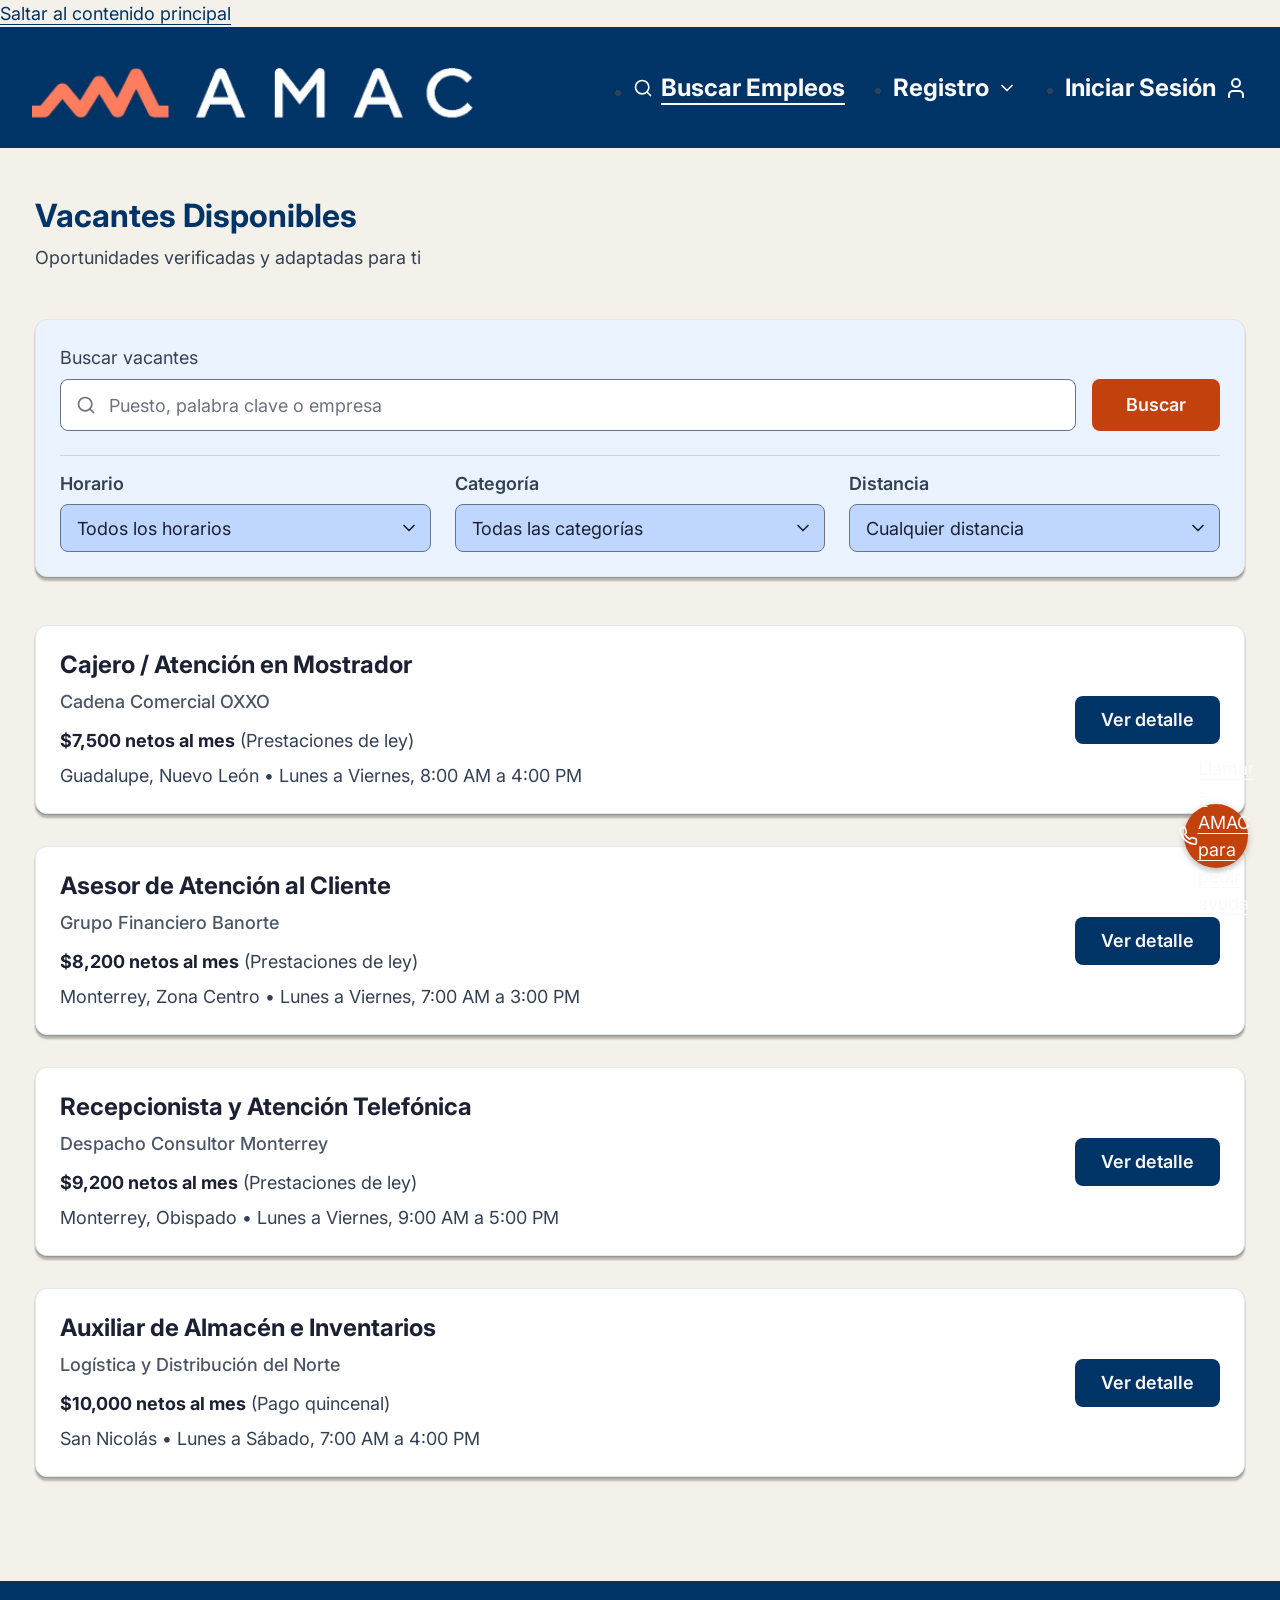
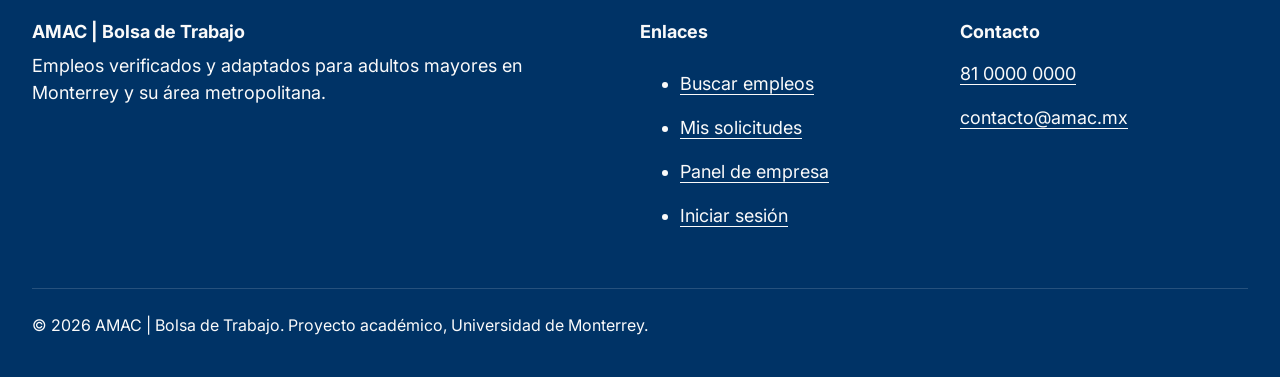
==== commit ff97608b: "Header, footer, skip link y botón de ayuda idénticos en las 6 páginas; íconos como SVG en línea; js/" ====
--- a/index.html
+++ b/index.html
@@ -3,72 +3,83 @@
 <head>
   <meta charset="UTF-8">
   <meta name="viewport" content="width=device-width, initial-scale=1.0">
-  <title>AMAC | Bolsa De Trabajo – Vacantes Disponibles</title>
+  <title>Vacantes disponibles – AMAC | Bolsa de Trabajo</title>
   <link rel="preconnect" href="https://fonts.googleapis.com">
   <link rel="preconnect" href="https://fonts.gstatic.com" crossorigin>
   <link rel="stylesheet" href="https://fonts.googleapis.com/css2?family=Inter:wght@400;500;600;700&amp;display=swap">
 
-  <!-- Hojas de estilo del proyecto -->
+  <!-- Hojas de estilo del proyecto (el orden importa) -->
   <link rel="stylesheet" href="css/variables.css">
   <link rel="stylesheet" href="css/base.css">
   <link rel="stylesheet" href="css/layout.css">
   <link rel="stylesheet" href="css/componentes.css">
-  <link rel="stylesheet" href="css/styles.css">
+
+  <!-- Menú móvil y mostrar contraseña. Va en el head para marcar <html class="js"> antes de pintar -->
+  <script src="js/main.js"></script>
 </head>
 <body>
+  <a class="skip-link" href="#principal">Saltar al contenido principal</a>
+
+  <!-- ===================== ENCABEZADO (idéntico en todas las páginas) ===================== -->
   <header class="site-header">
     <div class="site-header__inner">
-      <a class="site-header__brand" href="#">
-        <img class="site-header__logo" src="img/amac-logo.png" alt="AMAC | Bolsa De Trabajo" width="471" height="75">
+      <a class="site-header__brand" href="index.html">
+        <img class="site-header__logo" src="img/amac-logo.png" alt="AMAC Bolsa de Trabajo, ir al inicio" width="471" height="75">
       </a>
 
-      <button class="site-header__toggle" type="button" aria-expanded="false" aria-controls="site-nav" aria-label="Abrir menú de navegación">
+      <button class="site-header__toggle" type="button" aria-expanded="false" aria-controls="site-nav">
         <span class="site-header__toggle-bar"></span>
         <span class="site-header__toggle-bar"></span>
         <span class="site-header__toggle-bar"></span>
+        <span class="visually-hidden">Menú</span>
       </button>
 
       <nav class="site-nav" id="site-nav" aria-label="Navegación principal">
         <ul class="site-nav__list">
           <li class="site-nav__item">
-            <a class="site-nav__link" href="#">
-              <img class="site-nav__icon" alt="Ícono de búsqueda" width="20" height="20"
-                   src="data:image/svg+xml,%3Csvg xmlns='http://www.w3.org/2000/svg' viewBox='0 0 24 24' fill='none' stroke='%23fafafa' stroke-width='2' stroke-linecap='round' stroke-linejoin='round'%3E%3Ccircle cx='11' cy='11' r='8'/%3E%3Cpath d='m21 21-4.3-4.3'/%3E%3C/svg%3E">
+            <a class="site-nav__link" href="index.html" aria-current="page">
+              <svg class="icon" viewBox="0 0 24 24" aria-hidden="true" focusable="false"><circle cx="11" cy="11" r="8"/><path d="m21 21-4.3-4.3"/></svg>
               Buscar Empleos
             </a>
           </li>
           <li class="site-nav__item">
-            <button class="site-nav__link" type="button">
-              Registro
-              <img class="site-nav__icon" alt="Flecha desplegable" width="20" height="20"
-                   src="data:image/svg+xml,%3Csvg xmlns='http://www.w3.org/2000/svg' viewBox='0 0 24 24' fill='none' stroke='%23fafafa' stroke-width='2' stroke-linecap='round' stroke-linejoin='round'%3E%3Cpath d='m6 9 6 6 6-6'/%3E%3C/svg%3E">
-            </button>
+            <details class="site-nav__submenu">
+              <summary class="site-nav__link">
+                Registro
+                <svg class="icon site-nav__chevron" viewBox="0 0 24 24" aria-hidden="true" focusable="false"><path d="m6 9 6 6 6-6"/></svg>
+              </summary>
+              <ul class="site-nav__sublist">
+                <li><a class="site-nav__sublink" href="registro-candidato.html">Soy candidato</a></li>
+              </ul>
+            </details>
           </li>
           <li class="site-nav__item">
-            <button class="site-nav__link" type="button">
+            <a class="site-nav__link" href="login.html">
               Iniciar Sesión
-              <img class="site-nav__icon site-nav__icon--user" alt="Ícono de usuario" width="24" height="24"
-                   src="data:image/svg+xml,%3Csvg xmlns='http://www.w3.org/2000/svg' viewBox='0 0 24 24' fill='none' stroke='%23fafafa' stroke-width='2' stroke-linecap='round' stroke-linejoin='round'%3E%3Cpath d='M19 21v-2a4 4 0 0 0-4-4H9a4 4 0 0 0-4 4v2'/%3E%3Ccircle cx='12' cy='7' r='4'/%3E%3C/svg%3E">
-            </button>
+              <svg class="icon icon--lg" viewBox="0 0 24 24" aria-hidden="true" focusable="false"><path d="M19 21v-2a4 4 0 0 0-4-4H9a4 4 0 0 0-4 4v2"/><circle cx="12" cy="7" r="4"/></svg>
+            </a>
           </li>
         </ul>
       </nav>
     </div>
   </header>
 
-  <main class="page">
+  <main class="page" id="principal" tabindex="-1">
     <section class="page-intro" aria-labelledby="page-title">
       <h1 class="page-intro__title" id="page-title">Vacantes Disponibles</h1>
       <p class="page-intro__subtitle">Oportunidades verificadas y adaptadas para ti</p>
     </section>
 
-    <form class="search-panel" role="search" action="#" method="get">
+    <form class="search-panel" role="search" action="index.html" method="get">
       <div class="search-panel__row">
-        <label class="search-panel__field">
-          <span class="visually-hidden">Buscar vacantes</span>
-          <input class="search-panel__input" type="search" name="q" placeholder="Puesto, palabra clave o empresa">
-        </label>
-        <button class="search-panel__submit" type="submit">Buscar</button>
+        <div class="search-panel__field">
+          <label class="visually-hidden" for="busqueda">Buscar vacantes</label>
+          <div class="search-panel__control">
+            <svg class="icon search-panel__icon" viewBox="0 0 24 24" aria-hidden="true" focusable="false"><circle cx="11" cy="11" r="8"/><path d="m21 21-4.3-4.3"/></svg>
+            <input class="search-panel__input" id="busqueda" type="search" name="q" placeholder="Puesto, palabra clave o empresa">
+          </div>
+        </div>
+        <button class="btn btn--accent" type="submit">Buscar</button>
       </div>
 
       <div class="search-panel__filters">
@@ -78,8 +89,7 @@
             <select class="filter__select" id="filter-horario" name="horario">
               <option value="">Todos los horarios</option>
             </select>
-            <img class="filter__icon" alt="Flecha del selector" width="10" height="6"
-                 src="data:image/svg+xml,%3Csvg xmlns='http://www.w3.org/2000/svg' viewBox='0 0 10 6' fill='none' stroke='%231c2033' stroke-width='1.5' stroke-linecap='round' stroke-linejoin='round'%3E%3Cpath d='M1 1l4 4 4-4'/%3E%3C/svg%3E">
+            <svg class="icon filter__icon" viewBox="0 0 24 24" aria-hidden="true" focusable="false"><path d="m6 9 6 6 6-6"/></svg>
           </div>
         </div>
 
@@ -89,8 +99,7 @@
             <select class="filter__select" id="filter-categoria" name="categoria">
               <option value="">Todas las categorías</option>
             </select>
-            <img class="filter__icon" alt="Flecha del selector" width="10" height="6"
-                 src="data:image/svg+xml,%3Csvg xmlns='http://www.w3.org/2000/svg' viewBox='0 0 10 6' fill='none' stroke='%231c2033' stroke-width='1.5' stroke-linecap='round' stroke-linejoin='round'%3E%3Cpath d='M1 1l4 4 4-4'/%3E%3C/svg%3E">
+            <svg class="icon filter__icon" viewBox="0 0 24 24" aria-hidden="true" focusable="false"><path d="m6 9 6 6 6-6"/></svg>
           </div>
         </div>
 
@@ -100,8 +109,7 @@
             <select class="filter__select" id="filter-distancia" name="distancia">
               <option value="">Cualquier distancia</option>
             </select>
-            <img class="filter__icon" alt="Flecha del selector" width="10" height="6"
-                 src="data:image/svg+xml,%3Csvg xmlns='http://www.w3.org/2000/svg' viewBox='0 0 10 6' fill='none' stroke='%231c2033' stroke-width='1.5' stroke-linecap='round' stroke-linejoin='round'%3E%3Cpath d='M1 1l4 4 4-4'/%3E%3C/svg%3E">
+            <svg class="icon filter__icon" viewBox="0 0 24 24" aria-hidden="true" focusable="false"><path d="m6 9 6 6 6-6"/></svg>
           </div>
         </div>
       </div>
@@ -112,76 +120,80 @@
         <div class="job-card__body">
           <h3 class="job-card__title">Cajero / Atención en Mostrador</h3>
           <p class="job-card__company">Cadena Comercial OXXO</p>
-          <p class="job-card__salary"><span><strong class="job-card__salary-amount">$7,500 netos al mes</strong> (Prestaciones de ley)</span></p>
+          <p class="job-card__salary"><strong class="job-card__salary-amount">$7,500 netos al mes</strong> (Prestaciones de ley)</p>
           <p class="job-card__meta">Guadalupe, Nuevo León • Lunes a Viernes, 8:00 AM a 4:00 PM</p>
         </div>
-        <a class="job-card__action" href="#">Ver detalle</a>
+        <a class="btn" href="#">Ver detalle</a>
       </article>
 
       <article class="job-card">
         <div class="job-card__body">
           <h3 class="job-card__title">Asesor de Atención al Cliente</h3>
           <p class="job-card__company">Grupo Financiero Banorte</p>
-          <p class="job-card__salary"><span><strong class="job-card__salary-amount">$8,200 netos al mes</strong> (Prestaciones de ley)</span></p>
+          <p class="job-card__salary"><strong class="job-card__salary-amount">$8,200 netos al mes</strong> (Prestaciones de ley)</p>
           <p class="job-card__meta">Monterrey, Zona Centro • Lunes a Viernes, 7:00 AM a 3:00 PM</p>
         </div>
-        <a class="job-card__action" href="#">Ver detalle</a>
+        <a class="btn" href="#">Ver detalle</a>
       </article>
 
-      <article class="job-card job-card--offset">
+      <article class="job-card">
         <div class="job-card__body">
           <h3 class="job-card__title">Recepcionista y Atención Telefónica</h3>
           <p class="job-card__company">Despacho Consultor Monterrey</p>
-          <p class="job-card__salary"><span><strong class="job-card__salary-amount">$9,200 netos al mes</strong> (Prestaciones de ley)</span></p>
+          <p class="job-card__salary"><strong class="job-card__salary-amount">$9,200 netos al mes</strong> (Prestaciones de ley)</p>
           <p class="job-card__meta">Monterrey, Obispado • Lunes a Viernes, 9:00 AM a 5:00 PM</p>
         </div>
-        <a class="job-card__action" href="#">Ver detalle</a>
+        <a class="btn" href="#">Ver detalle</a>
       </article>
 
       <article class="job-card">
         <div class="job-card__body">
           <h3 class="job-card__title">Auxiliar de Almacén e Inventarios</h3>
           <p class="job-card__company">Logística y Distribución del Norte</p>
-          <p class="job-card__salary"><span><strong class="job-card__salary-amount">$10,000 netos al mes</strong> (Pago quincenal)</span></p>
+          <p class="job-card__salary"><strong class="job-card__salary-amount">$10,000 netos al mes</strong> (Pago quincenal)</p>
           <p class="job-card__meta">San Nicolás • Lunes a Sábado, 7:00 AM a 4:00 PM</p>
         </div>
-        <a class="job-card__action" href="#">Ver detalle</a>
+        <a class="btn" href="#">Ver detalle</a>
       </article>
     </section>
-
-    <a class="help-fab" href="tel:">
-      <img class="help-fab__icon" alt="Ayuda / Llamar" width="20" height="20"
-           src="data:image/svg+xml,%3Csvg xmlns='http://www.w3.org/2000/svg' viewBox='0 0 24 24' fill='none' stroke='%23ffffff' stroke-width='2' stroke-linecap='round' stroke-linejoin='round'%3E%3Cpath d='M22 16.92v3a2 2 0 0 1-2.18 2 19.79 19.79 0 0 1-8.63-3.07 19.5 19.5 0 0 1-6-6 19.79 19.79 0 0 1-3.07-8.67A2 2 0 0 1 4.11 2h3a2 2 0 0 1 2 1.72 12.84 12.84 0 0 0 .7 2.81 2 2 0 0 1-.45 2.11L8.09 9.91a16 16 0 0 0 6 6l1.27-1.27a2 2 0 0 1 2.11-.45 12.84 12.84 0 0 0 2.81.7A2 2 0 0 1 22 16.92z'/%3E%3C/svg%3E">
-    </a>
   </main>
 
-  <script>
-    (function () {
-      var toggle = document.querySelector('.site-header__toggle');
-      var nav = document.getElementById('site-nav');
-      var mq = window.matchMedia('(max-width: 1024px)');
+  <!-- ===================== BOTÓN DE AYUDA / LLAMAR A AMAC (RF-052) ===================== -->
+  <!-- TODO: reemplazar por el teléfono real de AMAC -->
+  <a class="help-fab" href="tel:+528100000000">
+    <svg class="icon help-fab__icon" viewBox="0 0 24 24" aria-hidden="true" focusable="false"><path d="M22 16.92v3a2 2 0 0 1-2.18 2 19.79 19.79 0 0 1-8.63-3.07 19.5 19.5 0 0 1-6-6 19.79 19.79 0 0 1-3.07-8.67A2 2 0 0 1 4.11 2h3a2 2 0 0 1 2 1.72 12.84 12.84 0 0 0 .7 2.81 2 2 0 0 1-.45 2.11L8.09 9.91a16 16 0 0 0 6 6l1.27-1.27a2 2 0 0 1 2.11-.45 12.84 12.84 0 0 0 2.81.7A2 2 0 0 1 22 16.92z"/></svg>
+    <span class="visually-hidden">Llamar a AMAC para pedir ayuda</span>
+  </a>
 
-      function setOpen(open) {
-        toggle.setAttribute('aria-expanded', String(open));
-        toggle.setAttribute('aria-label', open ? 'Cerrar menú de navegación' : 'Abrir menú de navegación');
-        nav.classList.toggle('site-nav--open', open);
-      }
+  <!-- ===================== PIE DE PÁGINA (idéntico en todas las páginas) ===================== -->
+  <footer class="site-footer">
+    <div class="site-footer__inner">
+      <section aria-labelledby="footer-amac">
+        <h2 class="site-footer__title" id="footer-amac">AMAC | Bolsa de Trabajo</h2>
+        <p class="site-footer__text">Empleos verificados y adaptados para adultos mayores en Monterrey y su área metropolitana.</p>
+      </section>
 
-      toggle.addEventListener('click', function () {
-        setOpen(toggle.getAttribute('aria-expanded') !== 'true');
-      });
+      <nav aria-labelledby="footer-enlaces">
+        <h2 class="site-footer__title" id="footer-enlaces">Enlaces</h2>
+        <ul class="site-footer__list">
+          <li><a class="site-footer__link" href="index.html">Buscar empleos</a></li>
+          <li><a class="site-footer__link" href="mis-solicitudes.html">Mis solicitudes</a></li>
+          <li><a class="site-footer__link" href="empresa-vacantes.html">Panel de empresa</a></li>
+          <li><a class="site-footer__link" href="login.html">Iniciar sesión</a></li>
+        </ul>
+      </nav>
 
-      document.addEventListener('keydown', function (e) {
-        if (e.key === 'Escape' && toggle.getAttribute('aria-expanded') === 'true') {
-          setOpen(false);
-          toggle.focus();
-        }
-      });
+      <section aria-labelledby="footer-contacto">
+        <h2 class="site-footer__title" id="footer-contacto">Contacto</h2>
+        <!-- TODO: reemplazar por el teléfono y correo reales -->
+        <address class="site-footer__contact">
+          <a class="site-footer__link" href="tel:+528100000000">81 0000 0000</a><br>
+          <a class="site-footer__link" href="mailto:contacto@amac.mx">contacto@amac.mx</a>
+        </address>
+      </section>
 
-      mq.addEventListener('change', function (e) {
-        if (!e.matches) setOpen(false);
-      });
-    })();
-  </script>
+      <p class="site-footer__legal">© 2026 AMAC | Bolsa de Trabajo. Proyecto académico, Universidad de Monterrey.</p>
+    </div>
+  </footer>
 </body>
 </html>
--- a/css/base.css
+++ b/css/base.css
@@ -3,3 +3,143 @@
    Reset, estilos de elementos HTML,
    foco visible y clases utilitarias de accesibilidad.
    ========================================================================== */
+
+
+*,
+*::before,
+*::after {
+  box-sizing: border-box;
+}
+
+html {
+  font-size: 100%;
+  -webkit-text-size-adjust: 100%;
+}
+
+body {
+  margin: 0;
+  min-height: 100vh;
+  font-family: var(--fuente-base);
+  font-size: var(--texto-base);
+  font-weight: var(--peso-regular);
+  line-height: var(--interlineado-base);
+  color: var(--color-texto);
+  background-color: var(--color-fondo);
+  overflow-wrap: break-word;
+}
+
+h1,
+h2,
+h3,
+h4,
+h5,
+h6,
+p {
+  margin: 0;
+}
+
+h1,
+h2,
+h3,
+h4,
+h5,
+h6 {
+  color: var(--color-texto-titulo);
+  font-weight: var(--peso-negrita);
+  line-height: var(--interlineado-titulos);
+}
+
+h1 {
+  font-size: var(--texto-3xl);
+}
+
+h2 {
+  font-size: var(--texto-2xl);
+}
+
+h3 {
+  font-size: var(--texto-xl);
+}
+
+img {
+  display: block;
+  max-width: 100%;
+  height: auto;
+}
+
+a {
+  color: var(--color-primario);
+  text-underline-offset: 0.2em;
+}
+
+button,
+input,
+select,
+textarea {
+  font: inherit;
+}
+
+button,
+input[type="button"],
+input[type="submit"],
+input[type="reset"] {
+  min-height: var(--tactil-min);
+  cursor: pointer;
+}
+
+button:disabled,
+input:disabled {
+  cursor: not-allowed;
+}
+
+input::placeholder,
+textarea::placeholder {
+  color: var(--color-texto-placeholder);
+}
+
+table {
+  border-collapse: collapse;
+}
+
+fieldset {
+  min-width: 0;
+}
+
+:focus-visible {
+  outline: var(--grosor-foco) solid var(--color-foco);
+  outline-offset: var(--separacion-foco);
+}
+
+header :focus-visible {
+  outline-color: var(--color-foco-sobre-oscuro);
+}
+
+.saltar-contenido {
+  position: fixed;
+  top: -10rem;
+  left: var(--espacio-4);
+  z-index: var(--z-modal);
+  padding: var(--espacio-3) var(--espacio-4);
+  color: var(--color-texto-inverso);
+  background-color: var(--color-primario);
+  border-radius: var(--radio-md);
+  font-size: var(--texto-base);
+  font-weight: var(--peso-seminegrita);
+  text-decoration: none;
+}
+
+.saltar-contenido:focus,
+.saltar-contenido:focus-visible {
+  top: var(--espacio-4);
+  outline-color: var(--color-foco);
+}
+
+@media (prefers-reduced-motion: reduce) {
+  *,
+  *::before,
+  *::after {
+    scroll-behavior: auto !important;
+    animation-duration: 0.01ms !important;
+    transition-duration: 0.01ms !important;
+  }
+}
--- a/css/layout.css
+++ b/css/layout.css
@@ -1,5 +1,400 @@
-/* ==========================================================================
-   AMAC | Bolsa de Trabajo - layout.css
-   Estructura de la página: contenedor, encabezado y navegación, pie de
-   página, botón flotante de ayuda y grids.
-   ========================================================================== */
+/* AMAC | Bolsa de Trabajo - layout.css
+   Estructura general: contenedores, header, menú, footer y botón de ayuda.
+   Está hecho mobile-first, o sea que lo base es para celular y las media
+   queries agregan cambios en pantallas más grandes.
+
+   Puntos de quiebre:
+   48em (768px)  tablet
+   64em (1024px) escritorio
+   80em (1280px) el menú ya no es hamburguesa */
+
+/* Estructura general (el footer siempre queda abajo) */
+body {
+  display: flex;
+  flex-direction: column;
+}
+
+.page {
+  flex: 1 0 auto;
+}
+
+/* Contenedores */
+.page {
+  display: flex;
+  flex-direction: column;
+  gap: var(--espacio-8);
+  width: min(100% - 2 * var(--margen-pagina), var(--ancho-contenido));
+  margin-inline: auto;
+  padding-top: var(--espacio-8);
+  /* espacio abajo para que el botón de ayuda no tape el contenido */
+  padding-bottom: calc(var(--tamano-fab) + var(--espacio-10));
+}
+
+/* Para login y registro */
+.page--narrow {
+  width: min(100% - 2 * var(--margen-pagina), var(--ancho-formulario));
+}
+
+.page__content {
+  display: flex;
+  flex-direction: column;
+  gap: var(--espacio-8);
+}
+
+@media (min-width: 64em) {
+  .page {
+    gap: var(--espacio-12);
+    padding-top: var(--espacio-12);
+  }
+
+  .page__content {
+    gap: var(--espacio-10);
+  }
+}
+
+/* Título de cada página */
+.page-intro {
+  display: flex;
+  flex-direction: column;
+  gap: var(--espacio-2);
+}
+
+.page-intro__title {
+  color: var(--color-primario);
+}
+
+.page-intro__subtitle {
+  font-size: var(--texto-base);
+  color: var(--color-texto);
+}
+
+/* Header */
+.site-header {
+  position: relative;
+  z-index: var(--z-encabezado);
+  background-color: var(--color-primario);
+}
+
+.site-header__inner {
+  display: flex;
+  align-items: center;
+  justify-content: space-between;
+  gap: var(--espacio-4);
+  width: min(100% - 2 * var(--margen-pagina), var(--ancho-pagina));
+  min-height: var(--alto-encabezado);
+  margin-inline: auto;
+}
+
+/* En el fondo azul el foco naranja no se ve, por eso uno claro */
+.site-header :focus-visible,
+.site-footer :focus-visible {
+  outline-color: var(--color-foco-sobre-oscuro);
+}
+
+.site-header__brand {
+  display: flex;
+  align-items: center;
+  flex-shrink: 1;
+  min-width: 0;
+  min-height: var(--tactil-min);
+}
+
+.site-header__logo {
+  width: var(--ancho-logo);
+}
+
+/* Botón del menú (hamburguesa) */
+.site-header__toggle {
+  display: flex;
+  flex-direction: column;
+  align-items: center;
+  justify-content: center;
+  flex-shrink: 0;
+  gap: 0.375rem;
+  width: var(--alto-boton);
+  height: var(--alto-boton);
+  padding: 0;
+  background: none;
+  border: 2px solid transparent;
+  border-radius: var(--radio-md);
+}
+
+.site-header__toggle-bar {
+  display: block;
+  width: 1.75rem;
+  height: 3px;
+  background-color: var(--color-texto-inverso);
+  border-radius: 2px;
+  transition: transform var(--transicion-menu), opacity var(--transicion-menu);
+}
+
+.site-header__toggle[aria-expanded="true"] .site-header__toggle-bar:nth-child(1) {
+  transform: translateY(calc(0.375rem + 3px)) rotate(45deg);
+}
+
+.site-header__toggle[aria-expanded="true"] .site-header__toggle-bar:nth-child(2) {
+  opacity: 0;
+}
+
+.site-header__toggle[aria-expanded="true"] .site-header__toggle-bar:nth-child(3) {
+  transform: translateY(calc(-0.375rem - 3px)) rotate(-45deg);
+}
+
+/* Sin JavaScript no sirve el botón, así que el menú se deja abierto */
+html:not(.js) .site-header__toggle {
+  display: none;
+}
+
+/* Navegación (en celular es una lista vertical debajo del header) */
+.site-nav {
+  background-color: var(--color-primario);
+}
+
+/* Con JavaScript el menú se abre encima del contenido */
+.js .site-nav {
+  position: absolute;
+  top: 100%;
+  left: 0;
+  right: 0;
+  z-index: var(--z-menu);
+  display: none;
+  box-shadow: 0 8px 12px rgb(0 0 0 / 0.25);
+}
+
+.js .site-nav--open {
+  display: block;
+}
+
+/* Sin JavaScript el menú queda debajo del logo */
+html:not(.js) .site-header__inner {
+  flex-wrap: wrap;
+}
+
+html:not(.js) .site-nav {
+  flex-basis: 100%;
+}
+
+.site-nav__list {
+  display: flex;
+  flex-direction: column;
+}
+
+.site-nav__item {
+  border-top: var(--grosor-borde) solid var(--color-borde-oscuro);
+}
+
+.site-nav__link {
+  display: flex;
+  align-items: center;
+  gap: var(--espacio-2);
+  width: 100%;
+  min-height: var(--tactil-min);
+  padding: var(--espacio-4) var(--margen-pagina);
+  font-size: var(--texto-xl);
+  font-weight: var(--peso-negrita);
+  line-height: var(--interlineado-titulos);
+  color: var(--color-texto-inverso);
+  text-align: left;
+  text-decoration: none;
+  background: none;
+  border: 0;
+  list-style: none; /* quita el triángulo del summary en Firefox */
+}
+
+.site-nav__link::-webkit-details-marker {
+  display: none; /* lo mismo para Safari y Chrome */
+}
+
+.site-nav__link:hover,
+.site-nav__link[aria-current="page"] {
+  text-decoration: underline;
+  text-decoration-thickness: 0.1em;
+  text-underline-offset: 0.3em;
+}
+
+/* Submenú de Registro (usa details, así funciona sin JavaScript) */
+.site-nav__submenu[open] .site-nav__chevron {
+  transform: rotate(180deg);
+}
+
+.site-nav__chevron {
+  transition: transform var(--transicion);
+}
+
+.site-nav__sublist {
+  padding-bottom: var(--espacio-2);
+}
+
+.site-nav__sublink {
+  display: flex;
+  align-items: center;
+  min-height: var(--tactil-min);
+  padding: var(--espacio-2) var(--margen-pagina) var(--espacio-2) calc(var(--margen-pagina) + var(--espacio-6));
+  font-size: var(--texto-base);
+  font-weight: var(--peso-seminegrita);
+  color: var(--color-texto-inverso);
+  text-decoration: none;
+}
+
+.site-nav__sublink:hover {
+  text-decoration: underline;
+}
+
+/* Navegación en escritorio (desde 1280px) */
+@media (min-width: 80em) {
+  .site-header__toggle,
+  .js .site-header__toggle {
+    display: none;
+  }
+
+  .site-nav,
+  .js .site-nav {
+    position: static;
+    display: block;
+    box-shadow: none;
+  }
+
+  html:not(.js) .site-header__inner {
+    flex-wrap: nowrap;
+  }
+
+  html:not(.js) .site-nav {
+    flex-basis: auto;
+  }
+
+  .site-nav__list {
+    flex-direction: row;
+    align-items: center;
+    gap: var(--espacio-12);
+  }
+
+  .site-nav__item {
+    position: relative;
+    border-top: 0;
+  }
+
+  .site-nav__link {
+    width: auto;
+    padding: var(--espacio-2) 0;
+    white-space: nowrap;
+  }
+
+  /* El submenú sale como una tarjeta flotante */
+  .site-nav__sublist {
+    position: absolute;
+    top: calc(100% + var(--espacio-3));
+    right: 0;
+    min-width: 15rem;
+    padding: var(--espacio-2) 0;
+    background-color: var(--color-primario);
+    border-radius: var(--radio-md);
+    box-shadow: 0 8px 16px rgb(0 0 0 / 0.3);
+  }
+
+  .site-nav__sublink {
+    padding-inline: var(--espacio-5);
+  }
+}
+
+@media (min-width: 90em) {
+  .site-nav__list {
+    gap: var(--espacio-24); /* 96px, como en Figma */
+  }
+}
+
+/* Footer */
+.site-footer {
+  flex-shrink: 0;
+  color: var(--color-texto-inverso);
+  background-color: var(--color-primario);
+}
+
+.site-footer__inner {
+  display: grid;
+  gap: var(--espacio-8);
+  width: min(100% - 2 * var(--margen-pagina), var(--ancho-pagina));
+  margin-inline: auto;
+  padding-block: var(--espacio-10);
+}
+
+.site-footer__title {
+  margin-bottom: var(--espacio-2);
+  font-size: var(--texto-base);
+  color: var(--color-texto-inverso);
+}
+
+.site-footer__text {
+  max-width: 32rem;
+}
+
+.site-footer__list {
+  display: flex;
+  flex-direction: column;
+}
+
+.site-footer__link {
+  display: inline-flex;
+  align-items: center;
+  min-height: var(--tactil-min);
+  color: var(--color-texto-inverso);
+}
+
+.site-footer__contact {
+  font-style: normal; /* address sale en cursiva por defecto */
+}
+
+.site-footer__legal {
+  padding-top: var(--espacio-6);
+  font-size: var(--texto-sm);
+  border-top: var(--grosor-borde) solid var(--color-borde-oscuro);
+}
+
+@media (min-width: 48em) {
+  .site-footer__inner {
+    grid-template-columns: 2fr 1fr 1fr;
+  }
+
+  .site-footer__legal {
+    grid-column: 1 / -1;
+  }
+}
+
+/* Botón flotante de ayuda / llamar a AMAC (RF-052)
+   Queda fijo en la esquina para que se vea en todas las páginas */
+.help-fab {
+  position: fixed;
+  right: max(var(--margen-pagina), env(safe-area-inset-right));
+  bottom: max(var(--espacio-6), env(safe-area-inset-bottom));
+  z-index: var(--z-fab);
+  display: flex;
+  align-items: center;
+  justify-content: center;
+  width: var(--tamano-fab);
+  height: var(--tamano-fab);
+  color: var(--color-texto-inverso);
+  background-color: var(--color-accion);
+  border-radius: var(--radio-circulo);
+  box-shadow: var(--sombra-fab);
+  transition: background-color var(--transicion);
+}
+
+.help-fab:hover {
+  background-color: var(--color-accion-oscuro);
+}
+
+.help-fab:focus-visible {
+  outline-color: var(--color-primario);
+  outline-offset: 3px;
+}
+
+.help-fab__icon {
+  width: var(--tamano-icono-lg);
+  height: var(--tamano-icono-lg);
+}
+
+@media (min-width: 64em) {
+  .help-fab {
+    right: var(--espacio-8);
+    bottom: var(--espacio-8);
+  }
+}
--- a/css/componentes.css
+++ b/css/componentes.css
@@ -1,6 +1,1021 @@
 /* ==========================================================================
-   AMAC | Bolsa de Trabajo - componentes.css
-   Piezas reutilizables:
-   Botones, etiquetas de estatus, estadísticas, campos de formulario,
-   tarjetas de vacante, tablas, avisos.
-   ========================================================================== */
+   AMAC | Bolsa de Trabajo · componentes.css
+   Piezas reutilizables. Cada bloque será un componente de React en la
+   Entrega 3 (el nombre sugerido va en el título de cada sección).
+   Mobile-first: estilos base para celular + media queries con min-width.
+
+    1. Ícono .................... <Icono />
+    2. Botón .................... <Boton />
+    3. Etiqueta y estatus ....... <Etiqueta /> <EtiquetaEstatus />
+    4. Estadísticas ............. <Estadistica />
+    5. Campo de formulario ...... <CampoFormulario />
+    6. Aviso con casilla ........ <AvisoTerminos />
+    7. Buscador y filtros ....... <Buscador /> <Filtro />
+    8. Tarjeta de vacante ....... <TarjetaVacante />
+    9. Detalle de vacante ....... <DetalleVacante />
+   10. Tarjeta de autenticación . <FormularioAuth />
+   11. Tabla de datos ........... <TablaDatos />
+   12. Nota informativa ......... <NotaInfo />
+   13. Enlace de ayuda .......... <EnlaceAyuda />
+   ========================================================================== */
+
+/* ==========================================================================
+   1. Ícono (SVG en línea, toma el color del texto)
+   ========================================================================== */
+.icon {
+  flex-shrink: 0;
+  width: var(--tamano-icono);
+  height: var(--tamano-icono);
+  fill: none;
+  stroke: currentColor;
+  stroke-width: 2;
+  stroke-linecap: round;
+  stroke-linejoin: round;
+}
+
+.icon--lg {
+  width: var(--tamano-icono-lg);
+  height: var(--tamano-icono-lg);
+}
+
+/* ==========================================================================
+   2. Botón
+   Colores según la decisión de diseño #3:
+   azul = consultar, naranja = acción importante, verde = aceptar, rojo = rechazar.
+   Sirve igual en <a> y en <button>.
+   ========================================================================== */
+.btn {
+  display: inline-flex;
+  align-items: center;
+  justify-content: center;
+  gap: var(--espacio-2);
+  min-width: var(--tactil-min);
+  min-height: var(--alto-boton);
+  padding: var(--espacio-2) var(--espacio-6);
+  font-size: var(--texto-base);
+  font-weight: var(--peso-seminegrita);
+  line-height: var(--interlineado-compacto);
+  color: var(--color-texto-inverso);
+  text-align: center;
+  text-decoration: none;
+  background-color: var(--color-primario);
+  border: 2px solid transparent;
+  border-radius: var(--radio-md);
+  transition: background-color var(--transicion), box-shadow var(--transicion);
+}
+
+.btn:hover {
+  background-color: var(--color-primario-oscuro);
+}
+
+.btn--accent {
+  background-color: var(--color-accion);
+}
+
+.btn--accent:hover {
+  background-color: var(--color-accion-oscuro);
+}
+
+.btn--success {
+  background-color: var(--color-exito);
+}
+
+.btn--danger {
+  background-color: var(--color-peligro);
+}
+
+.btn--success:hover,
+.btn--danger:hover {
+  filter: brightness(0.9);
+}
+
+/* Contorno: "Regresar al listado", acciones secundarias */
+.btn--outline {
+  color: var(--color-primario);
+  background-color: transparent;
+  border-color: var(--color-primario);
+}
+
+.btn--outline:hover {
+  color: var(--color-texto-inverso);
+  background-color: var(--color-primario);
+}
+
+/* Botón grande: Postularme, Entrar, Completar registro */
+.btn--lg {
+  min-height: 3.5rem;
+  padding: var(--espacio-4) var(--espacio-8);
+  font-size: var(--texto-md);
+  font-weight: var(--peso-negrita);
+}
+
+.btn--accent.btn--lg {
+  box-shadow: var(--sombra-boton-accion);
+}
+
+.btn--block {
+  display: flex;
+  width: 100%;
+}
+
+/* Deshabilitado: se usa con aria-disabled="true" en <a>/<span>
+   o con el atributo disabled en <button> */
+.btn--disabled,
+.btn:disabled,
+.btn[aria-disabled="true"] {
+  color: var(--color-texto-celda);
+  background-color: var(--color-deshabilitado);
+  box-shadow: none;
+  pointer-events: none;
+}
+
+/* ==========================================================================
+   3. Etiqueta ("Tiempo completo") y estatus de solicitud / vacante
+   ========================================================================== */
+.tag,
+.status {
+  display: inline-flex;
+  align-items: center;
+  justify-content: center;
+  padding: var(--espacio-1) var(--espacio-3);
+  font-size: var(--texto-sm);
+  font-weight: var(--peso-medio);
+  line-height: var(--interlineado-compacto);
+  border-radius: var(--radio-pildora);
+}
+
+.tag {
+  color: var(--estatus-revision-texto);
+  background-color: var(--estatus-revision-fondo);
+}
+
+.status {
+  padding: var(--espacio-2) var(--espacio-4);
+  font-size: var(--texto-base);
+  font-weight: var(--peso-seminegrita);
+  text-align: center;
+}
+
+/* Los nombres de Figma (review/warning, interview/success, rejected/danger)
+   comparten una sola paleta para no repetir colores */
+.status--review,
+.status--warning {
+  color: var(--estatus-revision-texto);
+  background-color: var(--estatus-revision-fondo);
+}
+
+.status--interview,
+.status--success {
+  color: var(--estatus-exito-texto);
+  background-color: var(--estatus-exito-fondo);
+}
+
+.status--rejected,
+.status--danger {
+  color: var(--estatus-error-texto);
+  background-color: var(--estatus-error-fondo);
+}
+
+/* ==========================================================================
+   4. Estadísticas (Mis solicitudes, Panel de empresa)
+   ========================================================================== */
+.stats {
+  display: grid;
+  /* 1 columna en 320 px, 2 desde ~360 px: nunca corta palabras a la mitad */
+  grid-template-columns: repeat(auto-fit, minmax(min(100%, 9.5rem), 1fr));
+  gap: var(--espacio-4);
+}
+
+.stat {
+  display: flex;
+  flex-direction: column;
+  gap: var(--espacio-1);
+  padding: var(--espacio-4);
+  background-color: var(--color-superficie);
+  border: var(--grosor-borde) solid var(--color-borde);
+  border-radius: var(--radio-lg);
+  box-shadow: var(--sombra-estadistica);
+}
+
+.stat__value {
+  font-size: var(--texto-3xl);
+  font-weight: var(--peso-negrita);
+  line-height: var(--interlineado-titulos);
+  color: var(--color-primario);
+}
+
+.stat__value--accent  { color: var(--color-accion); }
+.stat__value--success { color: var(--color-exito); }
+.stat__value--danger  { color: var(--color-peligro); }
+
+.stat__label {
+  line-height: var(--interlineado-compacto);
+  color: var(--color-texto-suave);
+}
+
+@media (min-width: 64em) {
+  .stats {
+    grid-template-columns: repeat(4, minmax(0, 1fr));
+    gap: var(--espacio-5);
+  }
+
+  .stat {
+    padding: var(--espacio-5);
+  }
+}
+
+/* ==========================================================================
+   5. Campo de formulario (label + control con ícono + ayudas)
+   ========================================================================== */
+.field {
+  display: flex;
+  flex-direction: column;
+  gap: var(--espacio-2);
+}
+
+.field__label-row {
+  display: flex;
+  flex-wrap: wrap;
+  align-items: center;
+  justify-content: space-between;
+  gap: var(--espacio-1) var(--espacio-4);
+}
+
+.field__label {
+  font-weight: var(--peso-seminegrita);
+  line-height: var(--interlineado-compacto);
+  color: var(--color-texto-fuerte);
+}
+
+/* "¿Olvidaste tu contraseña?" */
+.field__link {
+  display: inline-flex;
+  align-items: center;
+  min-height: var(--tactil-min);
+  font-weight: var(--peso-medio);
+  color: var(--color-accion);
+}
+
+.field__hint,
+.field__note {
+  font-size: var(--texto-sm);
+  line-height: var(--interlineado-base);
+  color: var(--color-texto-celda);
+}
+
+/* Caja que contiene ícono + input (+ botón de ver contraseña) */
+.field__control {
+  display: flex;
+  align-items: center;
+  gap: var(--espacio-2);
+  min-height: var(--alto-campo);
+  padding-inline: var(--espacio-4) var(--espacio-1);
+  background-color: var(--color-superficie);
+  border: var(--grosor-borde) solid var(--color-borde-campo);
+  border-radius: var(--radio-md);
+}
+
+/* El anillo de foco se dibuja en la caja completa, no solo en el input */
+.field__control:focus-within {
+  outline: var(--grosor-foco) solid var(--color-foco);
+  outline-offset: var(--separacion-foco);
+}
+
+.field__icon {
+  color: var(--color-texto-placeholder);
+}
+
+.field__input {
+  flex: 1 1 auto;
+  min-width: 0;
+  min-height: calc(var(--alto-campo) - 2px);
+  padding: 0 var(--espacio-3) 0 0;
+  color: var(--color-texto-fuerte);
+  background: transparent;
+  border: 0;
+}
+
+.field__input:focus-visible {
+  outline: none;               /* el foco ya lo muestra .field__control */
+}
+
+.field__textarea {
+  display: block;
+  width: 100%;
+  min-height: var(--alto-textarea);
+  padding: var(--espacio-3) var(--espacio-4);
+  color: var(--color-texto-fuerte);
+  background-color: var(--color-superficie);
+  border: var(--grosor-borde) solid var(--color-borde-campo);
+  border-radius: var(--radio-md);
+}
+
+/* Botón de mostrar / ocultar contraseña: área táctil de 44 × 44 px */
+.field__toggle {
+  display: flex;
+  align-items: center;
+  justify-content: center;
+  flex-shrink: 0;
+  width: var(--tactil-min);
+  height: var(--tactil-min);
+  padding: 0;
+  color: var(--color-texto-celda);
+  background: none;
+  border: 0;
+  border-radius: var(--radio-md);
+}
+
+.field__toggle-icon--hide,
+.field__toggle[aria-pressed="true"] .field__toggle-icon--show {
+  display: none;
+}
+
+.field__toggle[aria-pressed="true"] .field__toggle-icon--hide {
+  display: block;
+}
+
+/* Grupo de campos con título (Datos personales, Dirección...) */
+.fieldset {
+  display: flex;
+  flex-direction: column;
+  gap: var(--espacio-5);
+}
+
+.fieldset__legend {
+  margin-bottom: var(--espacio-2);
+  font-size: var(--texto-xl);
+  font-weight: var(--peso-negrita);
+  color: var(--color-primario);
+}
+
+/* ==========================================================================
+   6. Aviso con casilla (aceptar términos)
+   ========================================================================== */
+.notice {
+  display: flex;
+  align-items: flex-start;
+  gap: var(--espacio-3);
+  padding: var(--espacio-4);
+  background-color: var(--color-aviso);
+  border: var(--grosor-borde) solid var(--color-borde);
+  border-radius: var(--radio-md);
+}
+
+/* Casilla de 24 px con área de toque ampliada por el <label> completo */
+.notice__checkbox {
+  display: grid;
+  place-content: center;
+  flex-shrink: 0;
+  width: var(--tamano-casilla);
+  height: var(--tamano-casilla);
+  margin-top: 0.125rem;
+  background-color: var(--color-superficie);
+  border: 2px solid var(--color-borde-campo);
+  border-radius: var(--radio-sm);
+  appearance: none;
+  -webkit-appearance: none;
+  cursor: pointer;
+}
+
+.notice__checkbox::before {
+  content: "";
+  width: 0.75rem;
+  height: 0.625rem;
+  background-color: var(--color-texto-inverso);
+  clip-path: polygon(14% 44%, 0 59%, 39% 100%, 100% 21%, 86% 6%, 39% 70%);
+  transform: scale(0);
+  transition: transform var(--transicion);
+}
+
+.notice__checkbox:checked {
+  background-color: var(--color-primario);
+  border-color: var(--color-primario);
+}
+
+.notice__checkbox:checked::before {
+  transform: scale(1);
+}
+
+.notice__text {
+  flex: 1 1 0;
+  min-width: 0;
+  color: var(--color-texto-suave);
+}
+
+.notice__link {
+  font-weight: var(--peso-negrita);
+}
+
+/* ==========================================================================
+   7. Buscador y filtros (index.html)
+   ========================================================================== */
+.search-panel {
+  display: flex;
+  flex-direction: column;
+  gap: var(--espacio-4);
+  padding: var(--espacio-4);
+  background-color: var(--color-panel);
+  border: var(--grosor-borde) solid var(--color-borde);
+  border-radius: var(--radio-lg);
+  box-shadow: var(--sombra-tarjeta);
+}
+
+.search-panel__row {
+  display: flex;
+  flex-direction: column;
+  gap: var(--espacio-3);
+}
+
+.search-panel__field {
+  display: flex;
+  flex-direction: column;
+  gap: var(--espacio-2);
+  flex: 1 1 auto;
+  min-width: 0;
+}
+
+.search-panel__control {
+  position: relative;
+}
+
+.search-panel__icon {
+  position: absolute;
+  top: 50%;
+  left: var(--espacio-4);
+  color: var(--color-texto-placeholder);
+  transform: translateY(-50%);
+  pointer-events: none;
+}
+
+.search-panel__input {
+  display: block;
+  width: 100%;
+  min-height: var(--alto-campo);
+  padding: 0 var(--espacio-4) 0 var(--espacio-12);
+  color: var(--color-texto-fuerte);
+  background-color: var(--color-superficie);
+  border: var(--grosor-borde) solid var(--color-borde-campo);
+  border-radius: var(--radio-md);
+}
+
+.search-panel__filters {
+  display: grid;
+  grid-template-columns: minmax(0, 1fr);
+  gap: var(--espacio-4);
+  padding-top: var(--espacio-4);
+  border-top: var(--grosor-borde) solid var(--color-borde-suave);
+}
+
+@media (min-width: 48em) {
+  .search-panel {
+    gap: var(--espacio-6);
+    padding: var(--espacio-6);
+  }
+
+  .search-panel__row {
+    flex-direction: row;
+    align-items: flex-end;
+    gap: var(--espacio-4);
+  }
+
+  .search-panel__row .btn {
+    min-height: var(--alto-campo);
+    padding-inline: var(--espacio-8);
+  }
+
+  .search-panel__filters {
+    grid-template-columns: repeat(3, minmax(0, 1fr));
+    gap: var(--espacio-6);
+  }
+}
+
+/* Filtro: label + select con flecha propia */
+.filter {
+  display: flex;
+  flex-direction: column;
+  gap: var(--espacio-2);
+}
+
+.filter__label {
+  font-weight: var(--peso-seminegrita);
+  line-height: var(--interlineado-compacto);
+  color: var(--color-texto);
+}
+
+.filter__control {
+  position: relative;
+}
+
+.filter__select {
+  display: block;
+  width: 100%;
+  min-height: var(--alto-boton);
+  padding: 0 var(--espacio-10) 0 var(--espacio-4);
+  color: var(--color-texto-fuerte);
+  background-color: var(--color-campo-select);
+  border: var(--grosor-borde) solid var(--color-borde-campo);
+  border-radius: var(--radio-md);
+  appearance: none;
+  -webkit-appearance: none;
+  cursor: pointer;
+}
+
+.filter__icon {
+  position: absolute;
+  top: 50%;
+  right: var(--espacio-3);
+  color: var(--color-texto-fuerte);
+  transform: translateY(-50%);
+  pointer-events: none;
+}
+
+/* ==========================================================================
+   8. Tarjeta de vacante (index.html)
+   ========================================================================== */
+.job-list {
+  display: flex;
+  flex-direction: column;
+  gap: var(--espacio-6);
+}
+
+.job-card {
+  display: flex;
+  flex-direction: column;
+  gap: var(--espacio-4);
+  padding: var(--espacio-5);
+  background-color: var(--color-superficie);
+  border: var(--grosor-borde) solid var(--color-borde);
+  border-radius: var(--radio-lg);
+  box-shadow: var(--sombra-tarjeta);
+}
+
+.job-card__body {
+  display: flex;
+  flex-direction: column;
+  gap: var(--espacio-2);
+  min-width: 0;
+}
+
+.job-card__title {
+  font-size: var(--texto-xl);
+  color: var(--color-texto-fuerte);
+}
+
+.job-card__company {
+  font-weight: var(--peso-medio);
+  color: var(--color-texto-suave);
+}
+
+.job-card__salary {
+  padding-top: var(--espacio-1);
+}
+
+.job-card__salary-amount {
+  color: var(--color-texto-fuerte);
+}
+
+@media (min-width: 48em) {
+  .job-list {
+    gap: var(--espacio-8);
+  }
+
+  .job-card {
+    flex-direction: row;
+    align-items: center;
+    justify-content: space-between;
+    gap: var(--espacio-6);
+    padding: var(--espacio-6);
+  }
+
+  .job-card .btn {
+    flex-shrink: 0;
+  }
+}
+
+/* ==========================================================================
+   9. Detalle de vacante (vacante.html)
+   ========================================================================== */
+.back-link {
+  align-self: flex-start;
+}
+
+.job-detail {
+  display: flex;
+  flex-direction: column;
+  gap: var(--espacio-6);
+  padding: var(--espacio-5);
+  background-color: var(--color-panel);
+  border: var(--grosor-borde) solid var(--color-borde-suave);
+  border-radius: var(--radio-lg);
+  box-shadow: var(--sombra-tarjeta);
+}
+
+.job-detail__header {
+  display: flex;
+  flex-direction: column;
+  gap: var(--espacio-2);
+}
+
+.job-detail__title {
+  font-size: var(--texto-4xl);
+  color: var(--color-texto-titulo);
+}
+
+.job-detail__company {
+  font-size: var(--texto-lg);
+  font-weight: var(--peso-medio);
+  color: var(--color-texto-titulo);
+}
+
+/* Lista de datos: Ubicación, Horario, Salario */
+.job-detail__info {
+  overflow: hidden;
+  background-color: var(--color-panel-info);
+  border: var(--grosor-borde) solid var(--color-borde-suave);
+  border-radius: var(--radio-md);
+}
+
+.job-detail__info-row {
+  padding: var(--espacio-3) var(--espacio-4);
+  color: var(--color-texto-titulo);
+}
+
+.job-detail__info-row + .job-detail__info-row {
+  border-top: var(--grosor-borde) solid var(--color-borde-suave);
+}
+
+.job-detail__info-label {
+  display: inline;
+  font-weight: var(--peso-negrita);
+}
+
+.job-detail__info-value {
+  display: inline;
+}
+
+.job-detail__divider {
+  height: 1px;
+  background-color: var(--color-borde-suave);
+  border: 0;
+}
+
+.job-detail__section {
+  display: flex;
+  flex-direction: column;
+  gap: var(--espacio-4);
+}
+
+.job-detail__section-title {
+  font-size: var(--texto-2xl);
+  color: var(--color-texto-titulo);
+}
+
+.job-detail__text {
+  line-height: var(--interlineado-amplio);
+  color: var(--color-texto-titulo);
+}
+
+.job-detail__actions {
+  display: flex;
+  flex-direction: column;
+  gap: var(--espacio-4);
+}
+
+@media (min-width: 48em) {
+  .job-detail {
+    gap: var(--espacio-8);
+    padding: var(--espacio-8);
+  }
+
+  .job-detail__info-row {
+    padding: var(--espacio-4) var(--espacio-6);
+  }
+
+  .job-detail__actions {
+    flex-direction: row;
+    flex-wrap: wrap;
+    justify-content: center;
+  }
+}
+
+@media (min-width: 64em) {
+  .job-detail {
+    padding: var(--espacio-10);
+  }
+}
+
+/* Lista de requisitos con viñetas de color */
+.requirements {
+  display: flex;
+  flex-direction: column;
+  gap: var(--espacio-3);
+}
+
+.requirements__item {
+  display: flex;
+  align-items: flex-start;
+  gap: var(--espacio-3);
+  line-height: var(--interlineado-base);
+  color: var(--color-texto-titulo);
+}
+
+.requirements__item::before {
+  content: "";
+  flex-shrink: 0;
+  width: 0.5rem;
+  height: 0.5rem;
+  margin-top: 0.6em;
+  background-color: var(--color-accion-suave);
+  border-radius: var(--radio-circulo);
+}
+
+/* ==========================================================================
+   10. Tarjeta de autenticación (login.html, registro-candidato.html)
+   ========================================================================== */
+.auth {
+  display: flex;
+  flex-direction: column;
+  align-items: stretch;
+  gap: var(--espacio-4);
+}
+
+.auth-card {
+  display: flex;
+  flex-direction: column;
+  gap: var(--espacio-6);
+  padding: var(--espacio-6) var(--espacio-5);
+  background-color: var(--color-superficie);
+  border: var(--grosor-borde) solid var(--color-borde);
+  border-radius: var(--radio-lg);
+  box-shadow: var(--sombra-tarjeta);
+}
+
+.auth-card__header {
+  display: flex;
+  flex-direction: column;
+  gap: var(--espacio-3);
+  text-align: center;
+}
+
+.auth-card__title {
+  color: var(--color-primario);
+}
+
+.auth-card__subtitle {
+  color: var(--color-texto-suave);
+}
+
+.auth-card__fields {
+  display: flex;
+  flex-direction: column;
+  gap: var(--espacio-5);
+}
+
+/* "¿Aún no tienes cuenta? Regístrate aquí" */
+.auth-card__switch {
+  display: flex;
+  flex-wrap: wrap;
+  align-items: center;
+  justify-content: center;
+  gap: 0 var(--espacio-2);
+  text-align: center;
+}
+
+.auth-card__switch-text {
+  color: var(--color-texto-suave);
+}
+
+.auth-card__switch-link {
+  display: inline-flex;
+  align-items: center;
+  min-height: var(--tactil-min);
+  font-weight: var(--peso-negrita);
+  color: var(--color-accion);
+}
+
+@media (min-width: 48em) {
+  .auth-card {
+    gap: var(--espacio-8);
+    padding: var(--espacio-12);
+  }
+}
+
+/* ==========================================================================
+   11. Tabla de datos (mis-solicitudes.html, empresa-vacantes.html)
+   Celular y tablet: cada fila se ve como tarjeta con etiquetas (data-label).
+   Escritorio (64em+): tabla normal.
+   ========================================================================== */
+.panel {
+  overflow: hidden;
+  background-color: var(--color-superficie);
+  border: var(--grosor-borde) solid var(--color-borde);
+  border-radius: var(--radio-lg);
+  box-shadow: var(--sombra-tabla);
+}
+
+.data-table__caption {
+  padding: var(--espacio-4) var(--espacio-5);
+  font-size: var(--texto-xl);
+  font-weight: var(--peso-negrita);
+  color: var(--color-primario);
+  text-align: left;
+}
+
+/* ---- Vista de tarjetas (base, celular) ---- */
+.data-table__head {
+  display: none;
+}
+
+.data-table,
+.data-table__body,
+.data-table__row,
+.data-table__cell {
+  display: block;
+}
+
+.data-table__row {
+  display: grid;
+  grid-template-columns: minmax(0, 1fr);
+  gap: var(--espacio-3);
+  padding: var(--espacio-4);
+  border-top: var(--grosor-borde) solid var(--color-borde);
+}
+
+.data-table__row:nth-child(even) {
+  background-color: var(--color-superficie-alterna);
+}
+
+.data-table__cell {
+  color: var(--color-texto-celda);
+}
+
+.data-table__cell[data-label]::before {
+  content: attr(data-label);
+  display: block;
+  font-weight: var(--peso-negrita);
+  color: var(--color-primario);
+}
+
+.data-table__cell--status .status {
+  display: inline-flex;
+}
+
+.data-table__cell--action .btn {
+  width: 100%;
+}
+
+.data-table__primary {
+  display: flex;
+  flex-direction: column;
+  align-items: flex-start;
+  gap: var(--espacio-1);
+}
+
+.data-table__title {
+  font-weight: var(--peso-negrita);
+  color: var(--color-texto-fuerte);
+}
+
+/* Tablet: dos columnas de datos, acción a la derecha */
+@media (min-width: 48em) {
+  .data-table__row {
+    grid-template-columns: minmax(0, 1fr) minmax(0, 1fr) auto;
+    align-items: center;
+    gap: var(--espacio-4) var(--espacio-6);
+    padding: var(--espacio-5) var(--espacio-6);
+  }
+
+  .data-table__cell--primary {
+    grid-column: 1 / -1;
+  }
+
+  .data-table__cell--status {
+    grid-column: 1 / 3;
+  }
+
+  .data-table__cell--action {
+    grid-column: 3;
+    grid-row: 3;
+  }
+
+  .data-table__cell--action .btn {
+    width: auto;
+  }
+}
+
+/* ---- Vista de tabla (escritorio) ---- */
+@media (min-width: 64em) {
+  .data-table {
+    display: table;
+  }
+
+  .data-table__head {
+    display: table-header-group;
+    background-color: var(--color-primario);
+  }
+
+  .data-table__head--light {
+    background-color: var(--color-subencabezado);
+  }
+
+  .data-table__body {
+    display: table-row-group;
+  }
+
+  .data-table__row {
+    display: table-row;
+    padding: 0;
+  }
+
+  .data-table__th,
+  .data-table__cell {
+    display: table-cell;
+    padding: var(--espacio-4) var(--espacio-5) var(--espacio-4) 0;
+    vertical-align: middle;
+  }
+
+  .data-table__th {
+    font-weight: var(--peso-negrita);
+    line-height: var(--interlineado-compacto);
+    color: var(--color-texto-inverso);
+  }
+
+  .data-table__head--light .data-table__th {
+    color: var(--color-primario);
+  }
+
+  .data-table__th:first-child,
+  .data-table__cell:first-child {
+    padding-left: var(--espacio-6);
+  }
+
+  .data-table__th:last-child,
+  .data-table__cell:last-child {
+    padding-right: var(--espacio-6);
+  }
+
+  .data-table__th--end,
+  .data-table__cell--action {
+    text-align: right;
+  }
+
+  .data-table__cell[data-label]::before {
+    content: none;
+  }
+
+  .data-table__cell--action .btn {
+    white-space: nowrap;
+  }
+}
+
+/* ==========================================================================
+   12. Nota informativa
+   ========================================================================== */
+.info-note {
+  display: flex;
+  align-items: flex-start;
+  gap: var(--espacio-3);
+  padding: var(--espacio-4);
+  color: var(--color-texto);
+  background-color: var(--color-superficie);
+  border: var(--grosor-borde) solid var(--color-borde);
+  border-radius: var(--radio-md);
+}
+
+.info-note__icon {
+  margin-top: 0.2em;
+  color: var(--color-primario);
+}
+
+.info-note__label {
+  font-weight: var(--peso-seminegrita);
+}
+
+/* ==========================================================================
+   13. Enlace de ayuda ("¿Necesitas ayuda? Contáctanos")
+   ========================================================================== */
+.help-link {
+  display: flex;
+  flex-wrap: wrap;
+  align-items: center;
+  justify-content: center;
+  gap: 0 var(--espacio-2);
+  padding: var(--espacio-2);
+  text-align: center;
+}
+
+.help-link__icon {
+  color: var(--color-texto-suave);
+}
+
+.help-link__text {
+  font-weight: var(--peso-medio);
+  color: var(--color-texto-suave);
+}
+
+.help-link__action {
+  display: inline-flex;
+  align-items: center;
+  min-height: var(--tactil-min);
+  font-weight: var(--peso-negrita);
+}
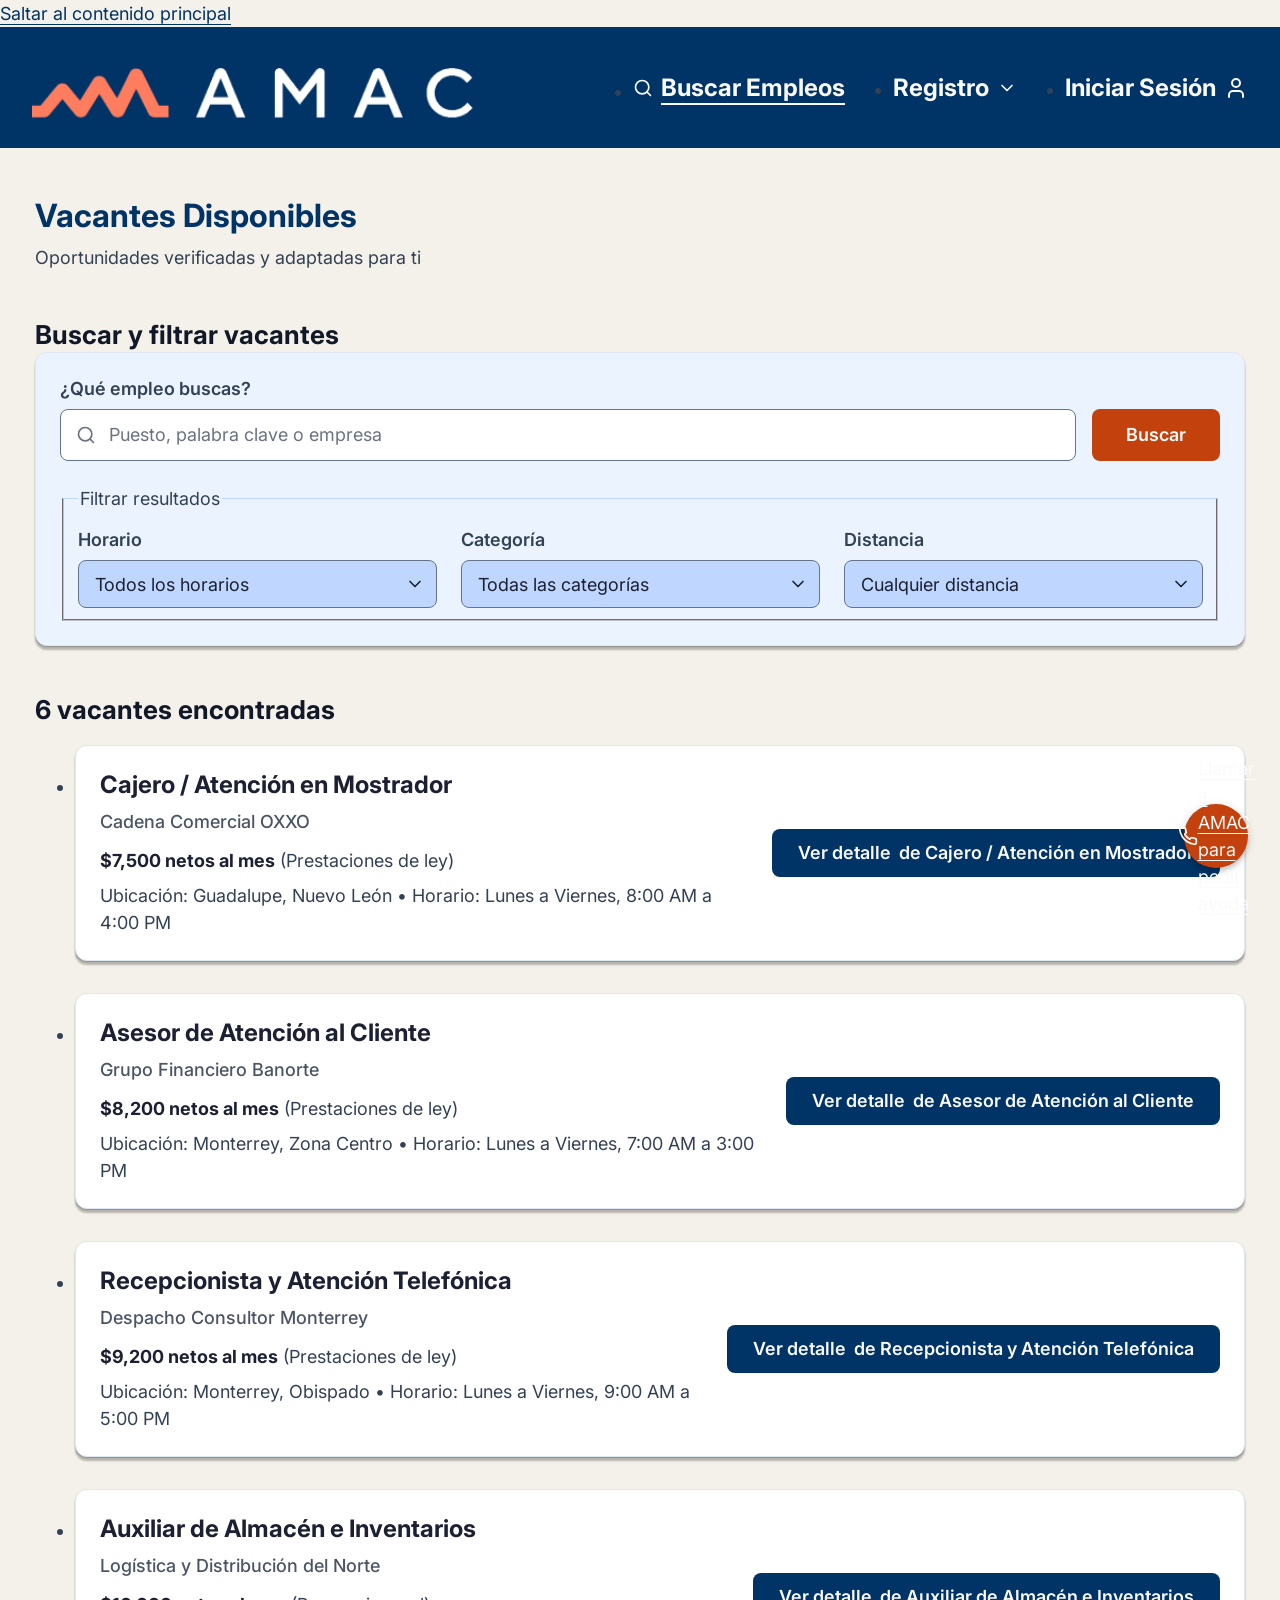
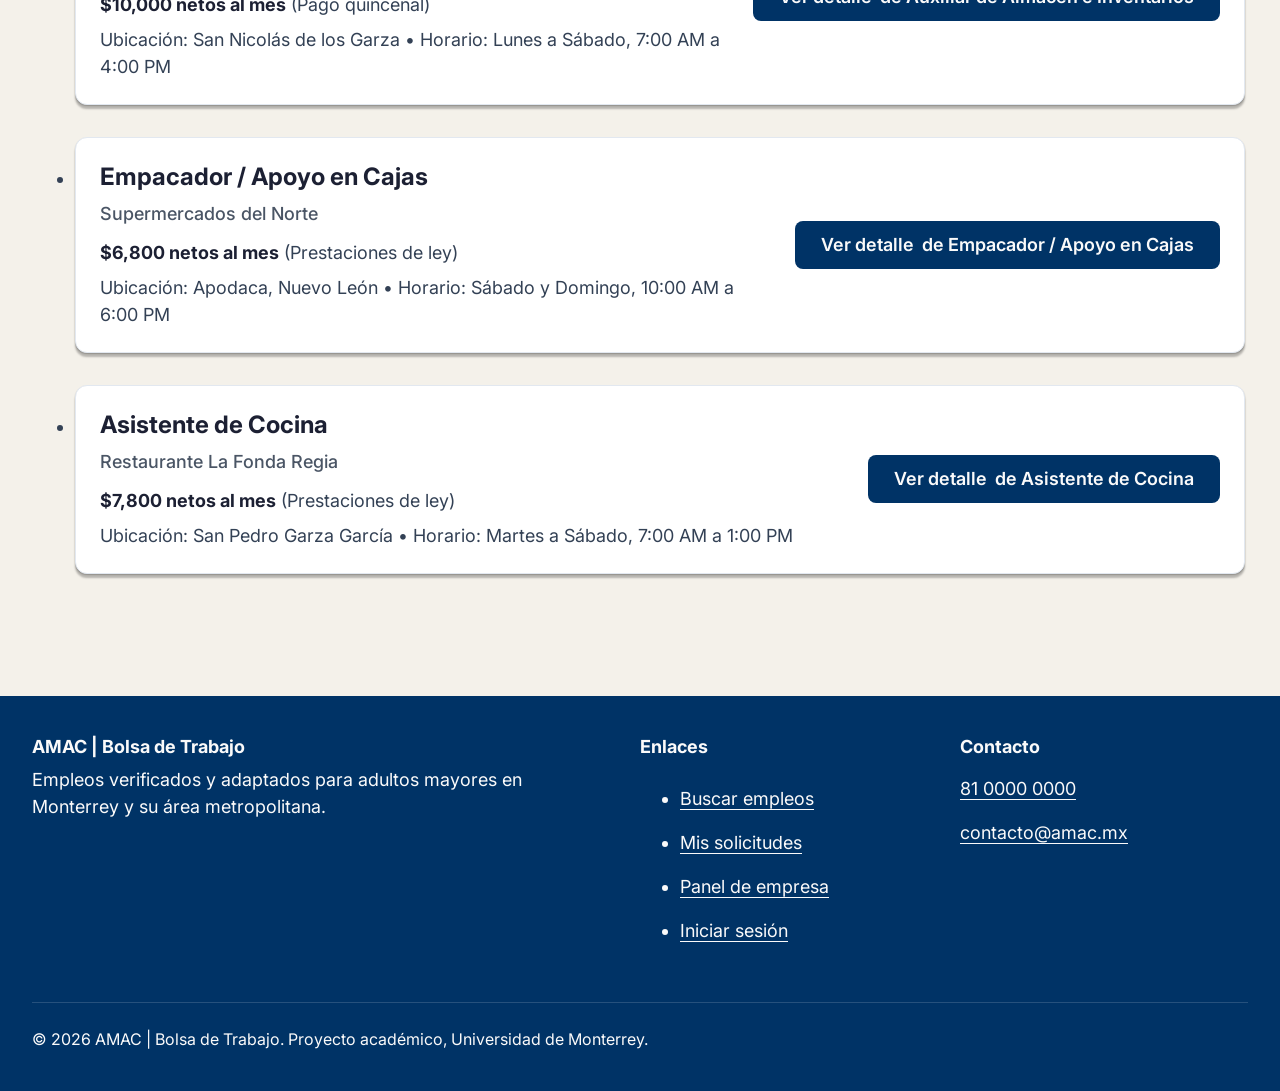
==== commit d4b0f03c: "index.html: h2, etiqueta visible, opciones de filtros, 6 tarjetas que enlazan a vacante.html" ====
--- a/index.html
+++ b/index.html
@@ -70,100 +70,149 @@
       <p class="page-intro__subtitle">Oportunidades verificadas y adaptadas para ti</p>
     </section>
 
-    <form class="search-panel" role="search" action="index.html" method="get">
-      <div class="search-panel__row">
-        <div class="search-panel__field">
-          <label class="visually-hidden" for="busqueda">Buscar vacantes</label>
-          <div class="search-panel__control">
-            <svg class="icon search-panel__icon" viewBox="0 0 24 24" aria-hidden="true" focusable="false"><circle cx="11" cy="11" r="8"/><path d="m21 21-4.3-4.3"/></svg>
-            <input class="search-panel__input" id="busqueda" type="search" name="q" placeholder="Puesto, palabra clave o empresa">
-          </div>
-        </div>
-        <button class="btn btn--accent" type="submit">Buscar</button>
-      </div>
-
-      <div class="search-panel__filters">
+    <!-- Buscador y filtros (RF-002, RF-007). En esta entrega es visual: el botón recarga la página. -->
+    <section aria-labelledby="titulo-buscador">
+      <h2 class="visually-hidden" id="titulo-buscador">Buscar y filtrar vacantes</h2>
+      <form class="search-panel" role="search" action="index.html" method="get">
+        <div class="search-panel__row">
+          <div class="search-panel__field">
+            <!-- Cambio vs. Figma: etiqueta visible (requisito 4.2, no basta el placeholder) -->
+            <label class="filter__label" for="busqueda">¿Qué empleo buscas?</label>
+            <div class="search-panel__control">
+              <svg class="icon search-panel__icon" viewBox="0 0 24 24" aria-hidden="true" focusable="false"><circle cx="11" cy="11" r="8"/><path d="m21 21-4.3-4.3"/></svg>
+              <input class="search-panel__input" id="busqueda" type="search" name="q" placeholder="Puesto, palabra clave o empresa">
+            </div>
+          </div>
+          <button class="btn btn--accent" type="submit">Buscar</button>
+        </div>
+
+        <fieldset class="search-panel__filters">
+          <legend class="visually-hidden">Filtrar resultados</legend>
         <div class="filter">
           <label class="filter__label" for="filter-horario">Horario</label>
           <div class="filter__control">
             <select class="filter__select" id="filter-horario" name="horario">
               <option value="">Todos los horarios</option>
+              <option value="matutino">Matutino</option>
+              <option value="vespertino">Vespertino</option>
+              <option value="medio-tiempo">Medio tiempo</option>
+              <option value="fin-de-semana">Fines de semana</option>
             </select>
             <svg class="icon filter__icon" viewBox="0 0 24 24" aria-hidden="true" focusable="false"><path d="m6 9 6 6 6-6"/></svg>
           </div>
         </div>
-
         <div class="filter">
           <label class="filter__label" for="filter-categoria">Categoría</label>
           <div class="filter__control">
             <select class="filter__select" id="filter-categoria" name="categoria">
               <option value="">Todas las categorías</option>
+              <option value="atencion-cliente">Atención al cliente</option>
+              <option value="ventas">Ventas y comercio</option>
+              <option value="administracion">Administración</option>
+              <option value="almacen">Almacén y logística</option>
+              <option value="alimentos">Cocina y alimentos</option>
             </select>
             <svg class="icon filter__icon" viewBox="0 0 24 24" aria-hidden="true" focusable="false"><path d="m6 9 6 6 6-6"/></svg>
           </div>
         </div>
-
         <div class="filter">
           <label class="filter__label" for="filter-distancia">Distancia</label>
           <div class="filter__control">
             <select class="filter__select" id="filter-distancia" name="distancia">
               <option value="">Cualquier distancia</option>
+              <option value="5">Menos de 5 km</option>
+              <option value="10">Menos de 10 km</option>
+              <option value="20">Menos de 20 km</option>
             </select>
             <svg class="icon filter__icon" viewBox="0 0 24 24" aria-hidden="true" focusable="false"><path d="m6 9 6 6 6-6"/></svg>
           </div>
         </div>
-      </div>
-    </form>
-
-    <section class="job-list" aria-label="Listado de vacantes">
-      <article class="job-card">
-        <div class="job-card__body">
-          <h3 class="job-card__title">Cajero / Atención en Mostrador</h3>
-          <p class="job-card__company">Cadena Comercial OXXO</p>
-          <p class="job-card__salary"><strong class="job-card__salary-amount">$7,500 netos al mes</strong> (Prestaciones de ley)</p>
-          <p class="job-card__meta">Guadalupe, Nuevo León • Lunes a Viernes, 8:00 AM a 4:00 PM</p>
-        </div>
-        <a class="btn" href="#">Ver detalle</a>
-      </article>
-
-      <article class="job-card">
-        <div class="job-card__body">
-          <h3 class="job-card__title">Asesor de Atención al Cliente</h3>
-          <p class="job-card__company">Grupo Financiero Banorte</p>
-          <p class="job-card__salary"><strong class="job-card__salary-amount">$8,200 netos al mes</strong> (Prestaciones de ley)</p>
-          <p class="job-card__meta">Monterrey, Zona Centro • Lunes a Viernes, 7:00 AM a 3:00 PM</p>
-        </div>
-        <a class="btn" href="#">Ver detalle</a>
-      </article>
-
-      <article class="job-card">
-        <div class="job-card__body">
-          <h3 class="job-card__title">Recepcionista y Atención Telefónica</h3>
-          <p class="job-card__company">Despacho Consultor Monterrey</p>
-          <p class="job-card__salary"><strong class="job-card__salary-amount">$9,200 netos al mes</strong> (Prestaciones de ley)</p>
-          <p class="job-card__meta">Monterrey, Obispado • Lunes a Viernes, 9:00 AM a 5:00 PM</p>
-        </div>
-        <a class="btn" href="#">Ver detalle</a>
-      </article>
-
-      <article class="job-card">
-        <div class="job-card__body">
-          <h3 class="job-card__title">Auxiliar de Almacén e Inventarios</h3>
-          <p class="job-card__company">Logística y Distribución del Norte</p>
-          <p class="job-card__salary"><strong class="job-card__salary-amount">$10,000 netos al mes</strong> (Pago quincenal)</p>
-          <p class="job-card__meta">San Nicolás • Lunes a Sábado, 7:00 AM a 4:00 PM</p>
-        </div>
-        <a class="btn" href="#">Ver detalle</a>
-      </article>
+        </fieldset>
+      </form>
+    </section>
+
+    <!-- Listado de vacantes (RF-001) -->
+    <section aria-labelledby="titulo-resultados">
+      <h2 class="visually-hidden" id="titulo-resultados">6 vacantes encontradas</h2>
+      <ul class="job-list">
+        <li>
+          <article class="job-card">
+            <div class="job-card__body">
+              <h3 class="job-card__title">Cajero / Atención en Mostrador</h3>
+              <p class="job-card__company">Cadena Comercial OXXO</p>
+              <p class="job-card__salary"><strong class="job-card__salary-amount">$7,500 netos al mes</strong> (Prestaciones de ley)</p>
+              <p class="job-card__meta"><span class="visually-hidden">Ubicación: </span>Guadalupe, Nuevo León <span aria-hidden="true">•</span> <span class="visually-hidden">Horario: </span>Lunes a Viernes, 8:00 AM a 4:00 PM</p>
+            </div>
+            <a class="btn" href="vacante.html">Ver detalle<span class="visually-hidden"> de Cajero / Atención en Mostrador</span></a>
+          </article>
+        </li>
+        <li>
+          <article class="job-card">
+            <div class="job-card__body">
+              <h3 class="job-card__title">Asesor de Atención al Cliente</h3>
+              <p class="job-card__company">Grupo Financiero Banorte</p>
+              <p class="job-card__salary"><strong class="job-card__salary-amount">$8,200 netos al mes</strong> (Prestaciones de ley)</p>
+              <p class="job-card__meta"><span class="visually-hidden">Ubicación: </span>Monterrey, Zona Centro <span aria-hidden="true">•</span> <span class="visually-hidden">Horario: </span>Lunes a Viernes, 7:00 AM a 3:00 PM</p>
+            </div>
+            <a class="btn" href="vacante.html">Ver detalle<span class="visually-hidden"> de Asesor de Atención al Cliente</span></a>
+          </article>
+        </li>
+        <li>
+          <article class="job-card">
+            <div class="job-card__body">
+              <h3 class="job-card__title">Recepcionista y Atención Telefónica</h3>
+              <p class="job-card__company">Despacho Consultor Monterrey</p>
+              <p class="job-card__salary"><strong class="job-card__salary-amount">$9,200 netos al mes</strong> (Prestaciones de ley)</p>
+              <p class="job-card__meta"><span class="visually-hidden">Ubicación: </span>Monterrey, Obispado <span aria-hidden="true">•</span> <span class="visually-hidden">Horario: </span>Lunes a Viernes, 9:00 AM a 5:00 PM</p>
+            </div>
+            <a class="btn" href="vacante.html">Ver detalle<span class="visually-hidden"> de Recepcionista y Atención Telefónica</span></a>
+          </article>
+        </li>
+        <li>
+          <article class="job-card">
+            <div class="job-card__body">
+              <h3 class="job-card__title">Auxiliar de Almacén e Inventarios</h3>
+              <p class="job-card__company">Logística y Distribución del Norte</p>
+              <p class="job-card__salary"><strong class="job-card__salary-amount">$10,000 netos al mes</strong> (Pago quincenal)</p>
+              <p class="job-card__meta"><span class="visually-hidden">Ubicación: </span>San Nicolás de los Garza <span aria-hidden="true">•</span> <span class="visually-hidden">Horario: </span>Lunes a Sábado, 7:00 AM a 4:00 PM</p>
+            </div>
+            <a class="btn" href="vacante.html">Ver detalle<span class="visually-hidden"> de Auxiliar de Almacén e Inventarios</span></a>
+          </article>
+        </li>
+        <li>
+          <article class="job-card">
+            <div class="job-card__body">
+              <h3 class="job-card__title">Empacador / Apoyo en Cajas</h3>
+              <p class="job-card__company">Supermercados del Norte</p>
+              <p class="job-card__salary"><strong class="job-card__salary-amount">$6,800 netos al mes</strong> (Prestaciones de ley)</p>
+              <p class="job-card__meta"><span class="visually-hidden">Ubicación: </span>Apodaca, Nuevo León <span aria-hidden="true">•</span> <span class="visually-hidden">Horario: </span>Sábado y Domingo, 10:00 AM a 6:00 PM</p>
+            </div>
+            <a class="btn" href="vacante.html">Ver detalle<span class="visually-hidden"> de Empacador / Apoyo en Cajas</span></a>
+          </article>
+        </li>
+        <li>
+          <article class="job-card">
+            <div class="job-card__body">
+              <h3 class="job-card__title">Asistente de Cocina</h3>
+              <p class="job-card__company">Restaurante La Fonda Regia</p>
+              <p class="job-card__salary"><strong class="job-card__salary-amount">$7,800 netos al mes</strong> (Prestaciones de ley)</p>
+              <p class="job-card__meta"><span class="visually-hidden">Ubicación: </span>San Pedro Garza García <span aria-hidden="true">•</span> <span class="visually-hidden">Horario: </span>Martes a Sábado, 7:00 AM a 1:00 PM</p>
+            </div>
+            <a class="btn" href="vacante.html">Ver detalle<span class="visually-hidden"> de Asistente de Cocina</span></a>
+          </article>
+        </li>
+      </ul>
     </section>
   </main>
 
   <!-- ===================== BOTÓN DE AYUDA / LLAMAR A AMAC (RF-052) ===================== -->
   <!-- TODO: reemplazar por el teléfono real de AMAC -->
-  <a class="help-fab" href="tel:+528100000000">
-    <svg class="icon help-fab__icon" viewBox="0 0 24 24" aria-hidden="true" focusable="false"><path d="M22 16.92v3a2 2 0 0 1-2.18 2 19.79 19.79 0 0 1-8.63-3.07 19.5 19.5 0 0 1-6-6 19.79 19.79 0 0 1-3.07-8.67A2 2 0 0 1 4.11 2h3a2 2 0 0 1 2 1.72 12.84 12.84 0 0 0 .7 2.81 2 2 0 0 1-.45 2.11L8.09 9.91a16 16 0 0 0 6 6l1.27-1.27a2 2 0 0 1 2.11-.45 12.84 12.84 0 0 0 2.81.7A2 2 0 0 1 22 16.92z"/></svg>
-    <span class="visually-hidden">Llamar a AMAC para pedir ayuda</span>
-  </a>
+  <aside class="help" aria-label="Ayuda telefónica">
+    <a class="help-fab" href="tel:+528100000000">
+      <svg class="icon help-fab__icon" viewBox="0 0 24 24" aria-hidden="true" focusable="false"><path d="M22 16.92v3a2 2 0 0 1-2.18 2 19.79 19.79 0 0 1-8.63-3.07 19.5 19.5 0 0 1-6-6 19.79 19.79 0 0 1-3.07-8.67A2 2 0 0 1 4.11 2h3a2 2 0 0 1 2 1.72 12.84 12.84 0 0 0 .7 2.81 2 2 0 0 1-.45 2.11L8.09 9.91a16 16 0 0 0 6 6l1.27-1.27a2 2 0 0 1 2.11-.45 12.84 12.84 0 0 0 2.81.7A2 2 0 0 1 22 16.92z"/></svg>
+      <span class="visually-hidden">Llamar a AMAC para pedir ayuda</span>
+    </a>
+  </aside>
 
   <!-- ===================== PIE DE PÁGINA (idéntico en todas las páginas) ===================== -->
   <footer class="site-footer">
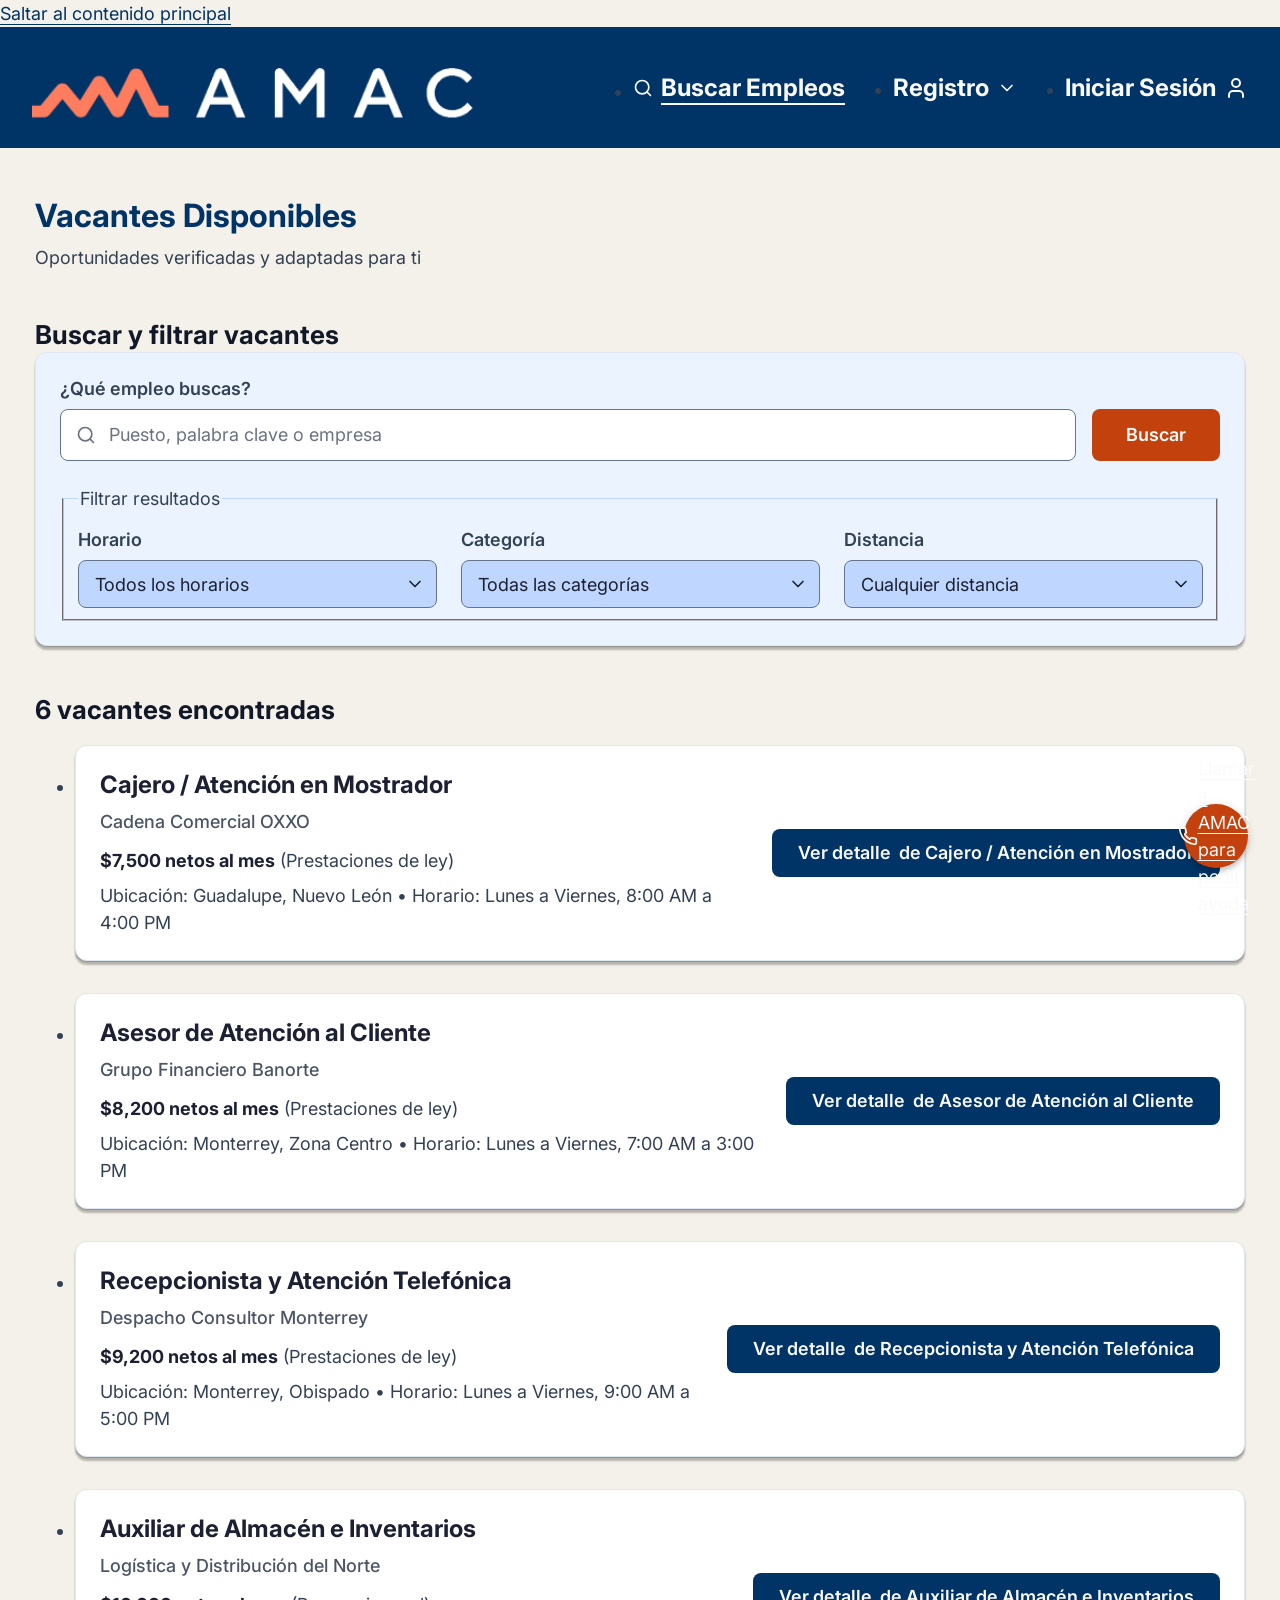
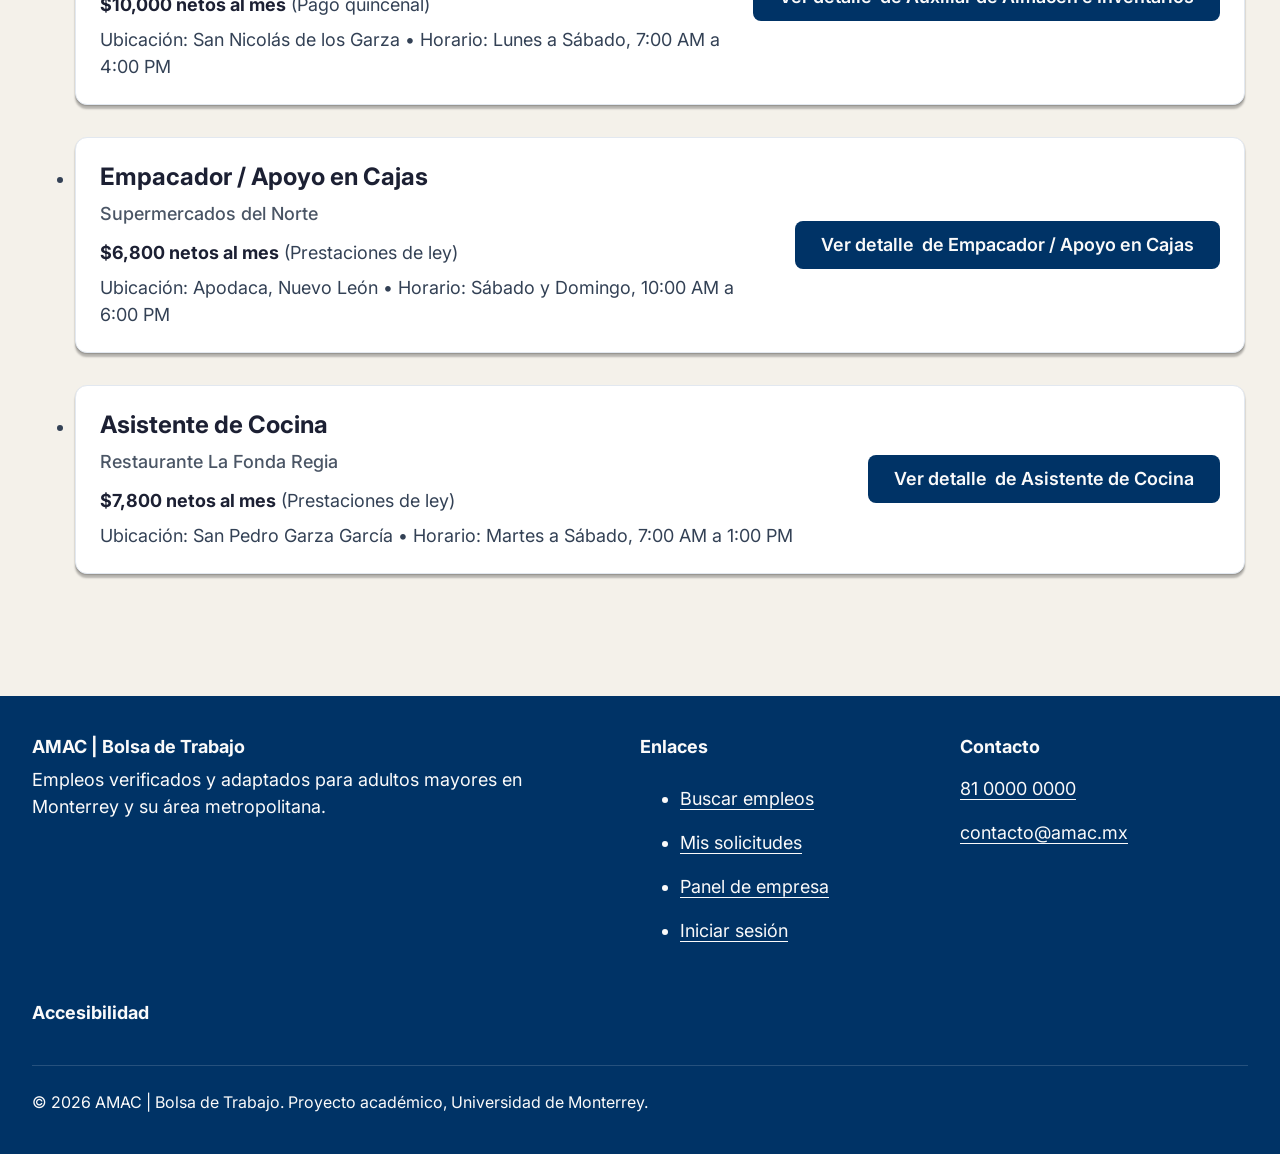
==== commit 1a50fb53: "Cambios en las 6 páginas principales del apartado Alcance" ====
--- a/index.html
+++ b/index.html
@@ -3,7 +3,10 @@
 <head>
   <meta charset="UTF-8">
   <meta name="viewport" content="width=device-width, initial-scale=1.0">
+  <meta name="description" content="Vacantes de empleo verificadas y adaptadas para adultos mayores en Monterrey y su área metropolitana.">
+  <meta name="theme-color" content="#003366">
   <title>Vacantes disponibles – AMAC | Bolsa de Trabajo</title>
+  <link rel="icon" href="img/favicon.svg" type="image/svg+xml">
   <link rel="preconnect" href="https://fonts.googleapis.com">
   <link rel="preconnect" href="https://fonts.gstatic.com" crossorigin>
   <link rel="stylesheet" href="https://fonts.googleapis.com/css2?family=Inter:wght@400;500;600;700&amp;display=swap">
@@ -24,7 +27,7 @@
   <header class="site-header">
     <div class="site-header__inner">
       <a class="site-header__brand" href="index.html">
-        <img class="site-header__logo" src="img/amac-logo.png" alt="AMAC Bolsa de Trabajo, ir al inicio" width="471" height="75">
+        <img class="site-header__logo" src="img/amac-logo.png" alt="AMAC Bolsa de Trabajo, ir al inicio" width="442" height="75">
       </a>
 
       <button class="site-header__toggle" type="button" aria-expanded="false" aria-controls="site-nav">
@@ -49,15 +52,22 @@
                 <svg class="icon site-nav__chevron" viewBox="0 0 24 24" aria-hidden="true" focusable="false"><path d="m6 9 6 6 6-6"/></svg>
               </summary>
               <ul class="site-nav__sublist">
-                <li><a class="site-nav__sublink" href="registro-candidato.html">Soy candidato</a></li>
+                <li><a class="site-nav__sublink" href="registro-candidato.html">Registrar candidato</a></li>
+                <li><a class="site-nav__sublink" href="registro-empresa.html">Registrar empresa</a></li>
               </ul>
             </details>
           </li>
           <li class="site-nav__item">
-            <a class="site-nav__link" href="login.html">
-              Iniciar Sesión
-              <svg class="icon icon--lg" viewBox="0 0 24 24" aria-hidden="true" focusable="false"><path d="M19 21v-2a4 4 0 0 0-4-4H9a4 4 0 0 0-4 4v2"/><circle cx="12" cy="7" r="4"/></svg>
-            </a>
+            <details class="site-nav__submenu">
+              <summary class="site-nav__link">
+                Iniciar Sesión
+                <svg class="icon icon--lg" viewBox="0 0 24 24" aria-hidden="true" focusable="false"><path d="M19 21v-2a4 4 0 0 0-4-4H9a4 4 0 0 0-4 4v2"/><circle cx="12" cy="7" r="4"/></svg>
+              </summary>
+              <ul class="site-nav__sublist">
+                <li><a class="site-nav__sublink" href="login.html">Iniciar sesión como candidato</a></li>
+                <li><a class="site-nav__sublink" href="login-empresa.html">Iniciar sesión como empresa</a></li>
+              </ul>
+            </details>
           </li>
         </ul>
       </nav>
@@ -241,6 +251,15 @@
         </address>
       </section>
 
+      <section class="site-footer__a11y" aria-labelledby="footer-accesibilidad">
+        <h2 class="site-footer__title" id="footer-accesibilidad">Accesibilidad</h2>
+        <!-- Modo alto contraste: el botón aparece solo con JavaScript (js/main.js) -->
+        <button class="contrast-toggle" type="button" aria-pressed="false" hidden>
+          <svg class="icon" viewBox="0 0 24 24" aria-hidden="true" focusable="false"><circle cx="12" cy="12" r="10"/><path d="M12 18a6 6 0 0 0 0-12v12z"/></svg>
+          Alto contraste
+        </button>
+      </section>
+
       <p class="site-footer__legal">© 2026 AMAC | Bolsa de Trabajo. Proyecto académico, Universidad de Monterrey.</p>
     </div>
   </footer>
